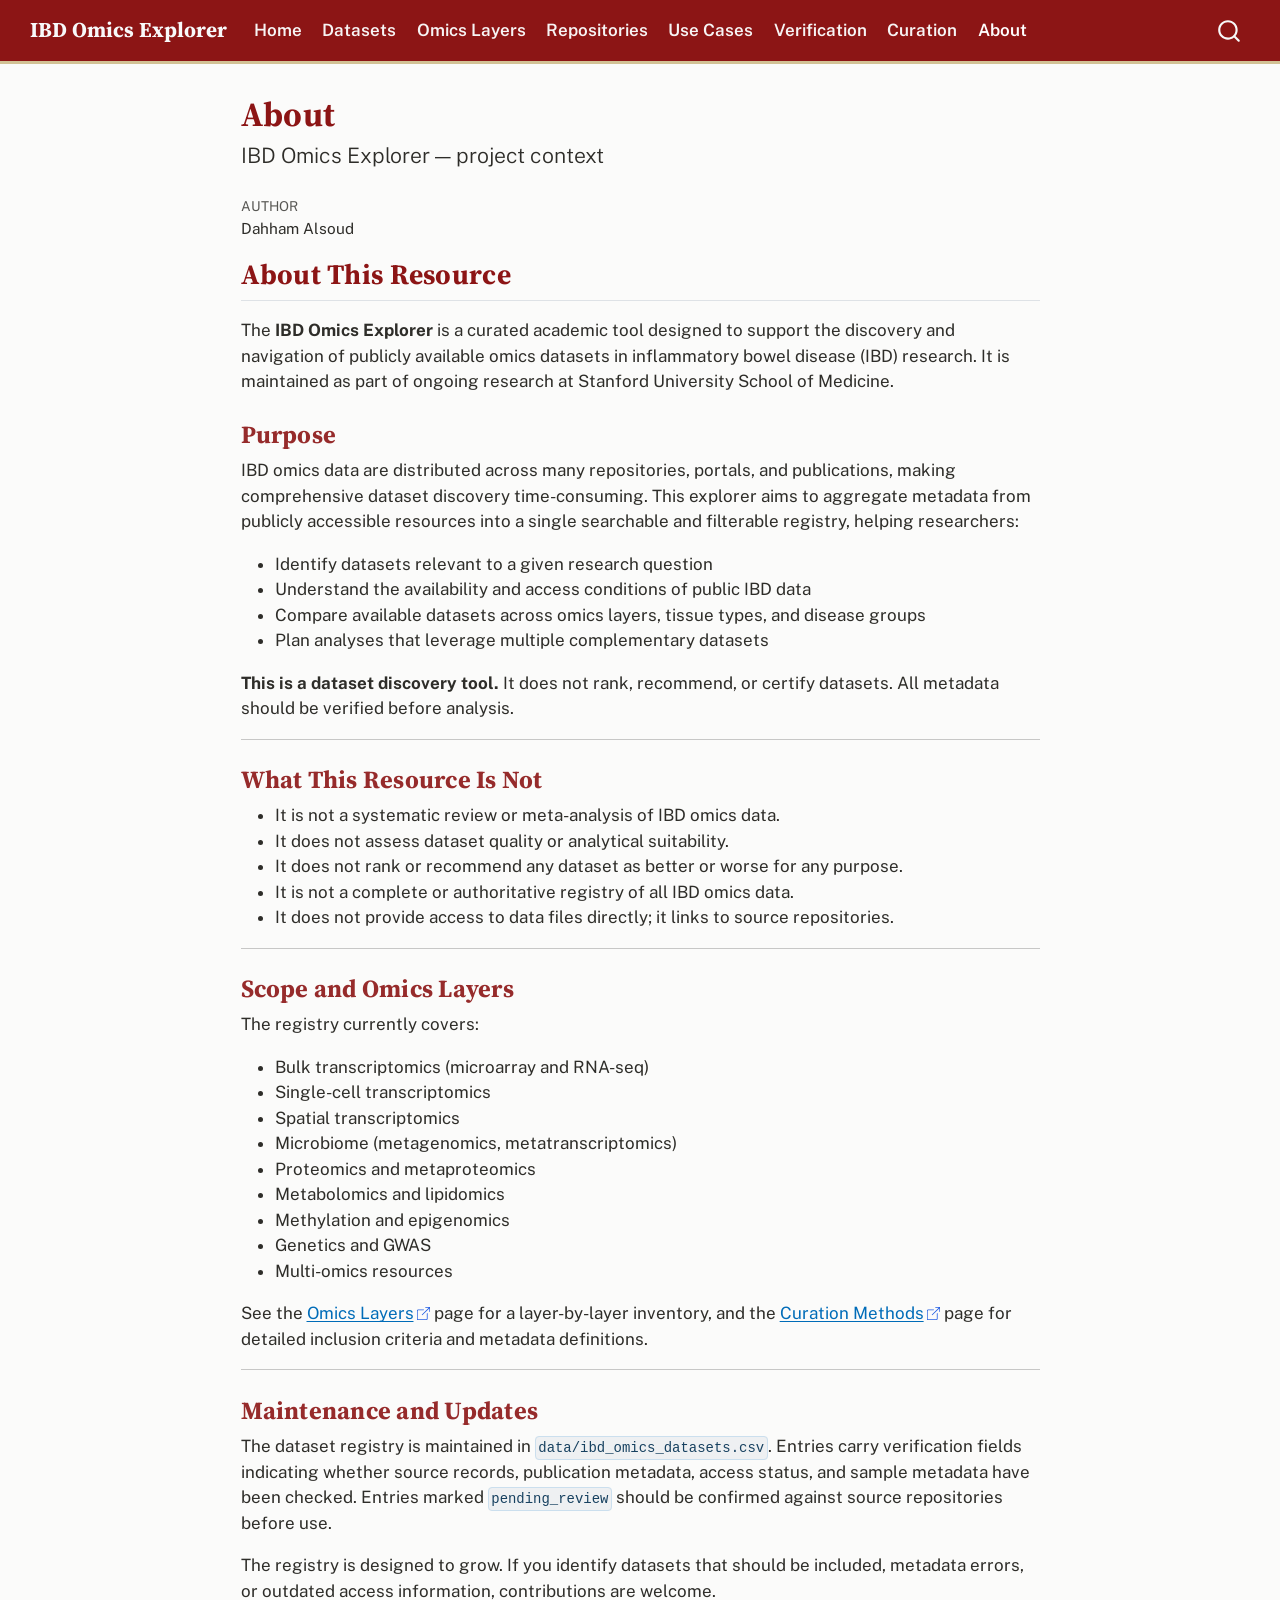
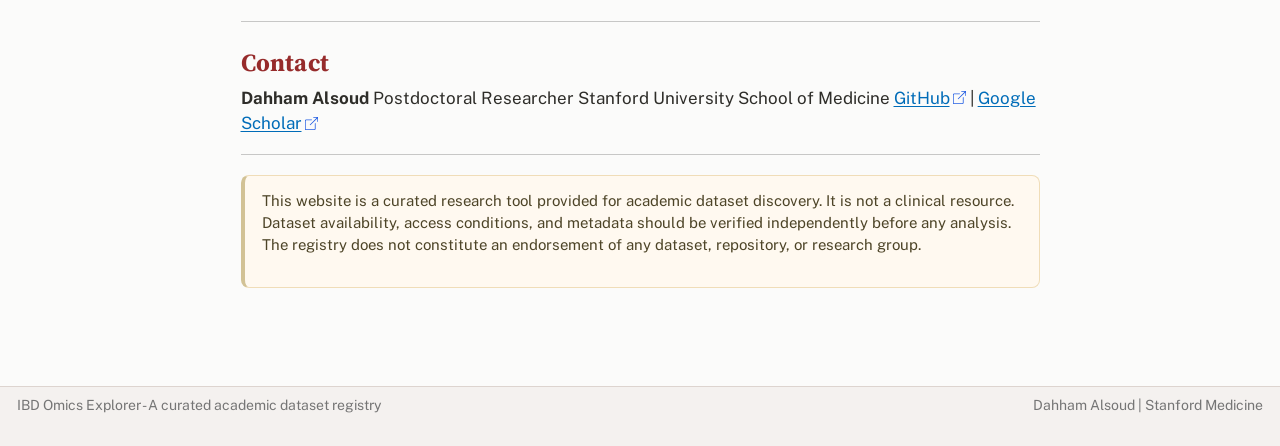
==== docs/about.html @ f79e7e9c "Expand registry with systematic discovery batch" ====
<!DOCTYPE html>
<html xmlns="http://www.w3.org/1999/xhtml" lang="en" xml:lang="en"><head>

<meta charset="utf-8">
<meta name="generator" content="quarto-1.9.36">

<meta name="viewport" content="width=device-width, initial-scale=1.0, user-scalable=yes">

<meta name="author" content="Dahham Alsoud">

<title>About – IBD Omics Explorer</title>
<style>
/* Default styles provided by pandoc.
** See https://pandoc.org/MANUAL.html#variables-for-html for config info.
*/
code{white-space: pre-wrap;}
span.smallcaps{font-variant: small-caps;}
div.columns{display: flex; gap: min(4vw, 1.5em);}
div.column{flex: auto; overflow-x: auto;}
div.hanging-indent{margin-left: 1.5em; text-indent: -1.5em;}
ul.task-list{list-style: none;}
ul.task-list li input[type="checkbox"] {
  width: 0.8em;
  margin: 0 0.8em 0.2em -1em; /* quarto-specific, see https://github.com/quarto-dev/quarto-cli/issues/4556 */ 
  vertical-align: middle;
}
</style>


<script src="site_libs/quarto-nav/quarto-nav.js"></script>
<script src="site_libs/quarto-nav/headroom.min.js"></script>
<script src="site_libs/clipboard/clipboard.min.js"></script>
<script src="site_libs/quarto-search/autocomplete.umd.js"></script>
<script src="site_libs/quarto-search/fuse.min.js"></script>
<script src="site_libs/quarto-search/quarto-search.js"></script>
<meta name="quarto:offset" content="./">
<script src="site_libs/quarto-html/quarto.js" type="module"></script>
<script src="site_libs/quarto-html/tabsets/tabsets.js" type="module"></script>
<script src="site_libs/quarto-html/popper.min.js"></script>
<script src="site_libs/quarto-html/tippy.umd.min.js"></script>
<script src="site_libs/quarto-html/anchor.min.js"></script>
<link href="site_libs/quarto-html/tippy.css" rel="stylesheet">
<link href="site_libs/quarto-html/quarto-syntax-highlighting-845c23b38eaddc0f92fda52bfe77a8c8.css" rel="stylesheet" id="quarto-text-highlighting-styles">
<script src="site_libs/bootstrap/bootstrap.min.js"></script>
<link href="site_libs/bootstrap/bootstrap-icons.css" rel="stylesheet">
<link href="site_libs/bootstrap/bootstrap-12b2063343efa455fa6c31bdd6356f0d.min.css" rel="stylesheet" append-hash="true" id="quarto-bootstrap" data-mode="light">
<script id="quarto-search-options" type="application/json">{
  "location": "navbar",
  "copy-button": false,
  "collapse-after": 3,
  "panel-placement": "end",
  "type": "overlay",
  "limit": 50,
  "keyboard-shortcut": [
    "f",
    "/",
    "s"
  ],
  "show-item-context": false,
  "language": {
    "search-no-results-text": "No results",
    "search-matching-documents-text": "matching documents",
    "search-copy-link-title": "Copy link to search",
    "search-hide-matches-text": "Hide additional matches",
    "search-more-match-text": "more match in this document",
    "search-more-matches-text": "more matches in this document",
    "search-clear-button-title": "Clear",
    "search-text-placeholder": "",
    "search-detached-cancel-button-title": "Cancel",
    "search-submit-button-title": "Submit",
    "search-label": "Search"
  }
}</script>
<style>html{ scroll-behavior: smooth; }</style>


<link rel="stylesheet" href="styles.css">
</head>

<body class="nav-fixed fullcontent quarto-light">

<div id="quarto-search-results"></div>
  <header id="quarto-header" class="headroom fixed-top">
    <nav class="navbar navbar-expand-lg " data-bs-theme="dark">
      <div class="navbar-container container-fluid">
      <div class="navbar-brand-container mx-auto">
    <a class="navbar-brand" href="./index.html">
    <span class="navbar-title">IBD Omics Explorer</span>
    </a>
  </div>
            <div id="quarto-search" class="" title="Search"></div>
          <button class="navbar-toggler" type="button" data-bs-toggle="collapse" data-bs-target="#navbarCollapse" aria-controls="navbarCollapse" role="menu" aria-expanded="false" aria-label="Toggle navigation" onclick="if (window.quartoToggleHeadroom) { window.quartoToggleHeadroom(); }">
  <span class="navbar-toggler-icon"></span>
</button>
          <div class="collapse navbar-collapse" id="navbarCollapse">
            <ul class="navbar-nav navbar-nav-scroll me-auto">
  <li class="nav-item">
    <a class="nav-link" href="./index.html"> 
<span class="menu-text">Home</span></a>
  </li>  
  <li class="nav-item">
    <a class="nav-link" href="./datasets.html"> 
<span class="menu-text">Datasets</span></a>
  </li>  
  <li class="nav-item">
    <a class="nav-link" href="./omics-layers.html"> 
<span class="menu-text">Omics Layers</span></a>
  </li>  
  <li class="nav-item">
    <a class="nav-link" href="./repositories.html"> 
<span class="menu-text">Repositories</span></a>
  </li>  
  <li class="nav-item">
    <a class="nav-link" href="./use-cases.html"> 
<span class="menu-text">Use Cases</span></a>
  </li>  
  <li class="nav-item">
    <a class="nav-link" href="./verification-queue.html"> 
<span class="menu-text">Verification</span></a>
  </li>  
  <li class="nav-item">
    <a class="nav-link" href="./curation-methods.html"> 
<span class="menu-text">Curation</span></a>
  </li>  
  <li class="nav-item">
    <a class="nav-link active" href="./about.html" aria-current="page"> 
<span class="menu-text">About</span></a>
  </li>  
</ul>
          </div> <!-- /navcollapse -->
            <div class="quarto-navbar-tools">
</div>
      </div> <!-- /container-fluid -->
    </nav>
</header>
<!-- content -->
<div id="quarto-content" class="quarto-container page-columns page-rows-contents page-layout-article page-navbar">
<!-- sidebar -->
<!-- margin-sidebar -->
    
<!-- main -->
<main class="content" id="quarto-document-content">

<header id="title-block-header" class="quarto-title-block default">
<div class="quarto-title">
<h1 class="title">About</h1>
<p class="subtitle lead">IBD Omics Explorer — project context</p>
</div>



<div class="quarto-title-meta">

    <div>
    <div class="quarto-title-meta-heading">Author</div>
    <div class="quarto-title-meta-contents">
             <p>Dahham Alsoud </p>
          </div>
  </div>
    
  
    
  </div>
  


</header>


<section id="about-this-resource" class="level2">
<h2 class="anchored" data-anchor-id="about-this-resource">About This Resource</h2>
<p>The <strong>IBD Omics Explorer</strong> is a curated academic tool designed to support the discovery and navigation of publicly available omics datasets in inflammatory bowel disease (IBD) research. It is maintained as part of ongoing research at Stanford University School of Medicine.</p>
<section id="purpose" class="level3">
<h3 class="anchored" data-anchor-id="purpose">Purpose</h3>
<p>IBD omics data are distributed across many repositories, portals, and publications, making comprehensive dataset discovery time-consuming. This explorer aims to aggregate metadata from publicly accessible resources into a single searchable and filterable registry, helping researchers:</p>
<ul>
<li>Identify datasets relevant to a given research question</li>
<li>Understand the availability and access conditions of public IBD data</li>
<li>Compare available datasets across omics layers, tissue types, and disease groups</li>
<li>Plan analyses that leverage multiple complementary datasets</li>
</ul>
<p><strong>This is a dataset discovery tool.</strong> It does not rank, recommend, or certify datasets. All metadata should be verified before analysis.</p>
<hr>
</section>
<section id="what-this-resource-is-not" class="level3">
<h3 class="anchored" data-anchor-id="what-this-resource-is-not">What This Resource Is Not</h3>
<ul>
<li>It is not a systematic review or meta-analysis of IBD omics data.</li>
<li>It does not assess dataset quality or analytical suitability.</li>
<li>It does not rank or recommend any dataset as better or worse for any purpose.</li>
<li>It is not a complete or authoritative registry of all IBD omics data.</li>
<li>It does not provide access to data files directly; it links to source repositories.</li>
</ul>
<hr>
</section>
<section id="scope-and-omics-layers" class="level3">
<h3 class="anchored" data-anchor-id="scope-and-omics-layers">Scope and Omics Layers</h3>
<p>The registry currently covers:</p>
<ul>
<li>Bulk transcriptomics (microarray and RNA-seq)</li>
<li>Single-cell transcriptomics</li>
<li>Spatial transcriptomics</li>
<li>Microbiome (metagenomics, metatranscriptomics)</li>
<li>Proteomics and metaproteomics</li>
<li>Metabolomics and lipidomics</li>
<li>Methylation and epigenomics</li>
<li>Genetics and GWAS</li>
<li>Multi-omics resources</li>
</ul>
<p>See the <a href="./omics-layers.html">Omics Layers</a> page for a layer-by-layer inventory, and the <a href="./curation-methods.html">Curation Methods</a> page for detailed inclusion criteria and metadata definitions.</p>
<hr>
</section>
<section id="maintenance-and-updates" class="level3">
<h3 class="anchored" data-anchor-id="maintenance-and-updates">Maintenance and Updates</h3>
<p>The dataset registry is maintained in <code>data/ibd_omics_datasets.csv</code>. Entries carry verification fields indicating whether source records, publication metadata, access status, and sample metadata have been checked. Entries marked <code>pending_review</code> should be confirmed against source repositories before use.</p>
<p>The registry is designed to grow. If you identify datasets that should be included, metadata errors, or outdated access information, contributions are welcome.</p>
<hr>
</section>
<section id="contact" class="level3">
<h3 class="anchored" data-anchor-id="contact">Contact</h3>
<p><strong>Dahham Alsoud</strong> Postdoctoral Researcher Stanford University School of Medicine <a href="https://github.com/dahhamalsoud">GitHub</a> | <a href="https://scholar.google.com/citations?user=L_Vs-00AAAAJ&amp;hl=en">Google Scholar</a></p>
<hr>
<div class="disclaimer">
<p>This website is a curated research tool provided for academic dataset discovery. It is not a clinical resource. Dataset availability, access conditions, and metadata should be verified independently before any analysis. The registry does not constitute an endorsement of any dataset, repository, or research group.</p>
</div>


</section>
</section>

</main> <!-- /main -->
<script src="site-tables.js?v=20260510-2"></script>
<script id="quarto-html-after-body" type="application/javascript">
  window.document.addEventListener("DOMContentLoaded", function (event) {
    const icon = "";
    const anchorJS = new window.AnchorJS();
    anchorJS.options = {
      placement: 'right',
      icon: icon
    };
    anchorJS.add('.anchored');
    const isCodeAnnotation = (el) => {
      for (const clz of el.classList) {
        if (clz.startsWith('code-annotation-')) {                     
          return true;
        }
      }
      return false;
    }
    const onCopySuccess = function(e) {
      // button target
      const button = e.trigger;
      // don't keep focus
      button.blur();
      // flash "checked"
      button.classList.add('code-copy-button-checked');
      var currentTitle = button.getAttribute("title");
      button.setAttribute("title", "Copied!");
      let tooltip;
      if (window.bootstrap) {
        button.setAttribute("data-bs-toggle", "tooltip");
        button.setAttribute("data-bs-placement", "left");
        button.setAttribute("data-bs-title", "Copied!");
        tooltip = new bootstrap.Tooltip(button, 
          { trigger: "manual", 
            customClass: "code-copy-button-tooltip",
            offset: [0, -8]});
        tooltip.show();    
      }
      setTimeout(function() {
        if (tooltip) {
          tooltip.hide();
          button.removeAttribute("data-bs-title");
          button.removeAttribute("data-bs-toggle");
          button.removeAttribute("data-bs-placement");
        }
        button.setAttribute("title", currentTitle);
        button.classList.remove('code-copy-button-checked');
      }, 1000);
      // clear code selection
      e.clearSelection();
    }
    const getTextToCopy = function(trigger) {
      const outerScaffold = trigger.parentElement.cloneNode(true);
      const codeEl = outerScaffold.querySelector('code');
      for (const childEl of codeEl.children) {
        if (isCodeAnnotation(childEl)) {
          childEl.remove();
        }
      }
      return codeEl.innerText;
    }
    const clipboard = new window.ClipboardJS('.code-copy-button:not([data-in-quarto-modal])', {
      text: getTextToCopy
    });
    clipboard.on('success', onCopySuccess);
    if (window.document.getElementById('quarto-embedded-source-code-modal')) {
      const clipboardModal = new window.ClipboardJS('.code-copy-button[data-in-quarto-modal]', {
        text: getTextToCopy,
        container: window.document.getElementById('quarto-embedded-source-code-modal')
      });
      clipboardModal.on('success', onCopySuccess);
    }
      var localhostRegex = new RegExp(/^(?:http|https):\/\/localhost\:?[0-9]*\//);
      var mailtoRegex = new RegExp(/^mailto:/);
        var filterRegex = new RegExp("https:\/\/dahhamalsoud\.github\.io\/ibd-omics-explorer");
      var isInternal = (href) => {
          return filterRegex.test(href) || localhostRegex.test(href) || mailtoRegex.test(href);
      }
      // Inspect non-navigation links and adorn them if external
     var links = window.document.querySelectorAll('a[href]:not(.nav-link):not(.navbar-brand):not(.toc-action):not(.sidebar-link):not(.sidebar-item-toggle):not(.pagination-link):not(.no-external):not([aria-hidden]):not(.dropdown-item):not(.quarto-navigation-tool):not(.about-link)');
      for (var i=0; i<links.length; i++) {
        const link = links[i];
        if (!isInternal(link.href)) {
          // undo the damage that might have been done by quarto-nav.js in the case of
          // links that we want to consider external
          if (link.dataset.originalHref !== undefined) {
            link.href = link.dataset.originalHref;
          }
            // target, if specified
            link.setAttribute("target", "_blank");
            if (link.getAttribute("rel") === null) {
              link.setAttribute("rel", "noopener");
            }
            // default icon
            link.classList.add("external");
        }
      }
    function tippyHover(el, contentFn, onTriggerFn, onUntriggerFn) {
      const config = {
        allowHTML: true,
        maxWidth: 500,
        delay: 100,
        arrow: false,
        appendTo: function(el) {
            return el.parentElement;
        },
        interactive: true,
        interactiveBorder: 10,
        theme: 'quarto',
        placement: 'bottom-start',
      };
      if (contentFn) {
        config.content = contentFn;
      }
      if (onTriggerFn) {
        config.onTrigger = onTriggerFn;
      }
      if (onUntriggerFn) {
        config.onUntrigger = onUntriggerFn;
      }
      window.tippy(el, config); 
    }
    const noterefs = window.document.querySelectorAll('a[role="doc-noteref"]');
    for (var i=0; i<noterefs.length; i++) {
      const ref = noterefs[i];
      tippyHover(ref, function() {
        // use id or data attribute instead here
        let href = ref.getAttribute('data-footnote-href') || ref.getAttribute('href');
        try { href = new URL(href).hash; } catch {}
        const id = href.replace(/^#\/?/, "");
        const note = window.document.getElementById(id);
        if (note) {
          return note.innerHTML;
        } else {
          return "";
        }
      });
    }
    const xrefs = window.document.querySelectorAll('a.quarto-xref');
    const processXRef = (id, note) => {
      // Strip column container classes
      const stripColumnClz = (el) => {
        el.classList.remove("page-full", "page-columns");
        if (el.children) {
          for (const child of el.children) {
            stripColumnClz(child);
          }
        }
      }
      stripColumnClz(note)
      if (id === null || id.startsWith('sec-')) {
        // Special case sections, only their first couple elements
        const container = document.createElement("div");
        if (note.children && note.children.length > 2) {
          container.appendChild(note.children[0].cloneNode(true));
          for (let i = 1; i < note.children.length; i++) {
            const child = note.children[i];
            if (child.tagName === "P" && child.innerText === "") {
              continue;
            } else {
              container.appendChild(child.cloneNode(true));
              break;
            }
          }
          if (window.Quarto?.typesetMath) {
            window.Quarto.typesetMath(container);
          }
          return container.innerHTML
        } else {
          if (window.Quarto?.typesetMath) {
            window.Quarto.typesetMath(note);
          }
          return note.innerHTML;
        }
      } else {
        // Remove any anchor links if they are present
        const anchorLink = note.querySelector('a.anchorjs-link');
        if (anchorLink) {
          anchorLink.remove();
        }
        if (window.Quarto?.typesetMath) {
          window.Quarto.typesetMath(note);
        }
        if (note.classList.contains("callout")) {
          return note.outerHTML;
        } else {
          return note.innerHTML;
        }
      }
    }
    for (var i=0; i<xrefs.length; i++) {
      const xref = xrefs[i];
      tippyHover(xref, undefined, function(instance) {
        instance.disable();
        let url = xref.getAttribute('href');
        let hash = undefined; 
        if (url.startsWith('#')) {
          hash = url;
        } else {
          try { hash = new URL(url).hash; } catch {}
        }
        if (hash) {
          const id = hash.replace(/^#\/?/, "");
          const note = window.document.getElementById(id);
          if (note !== null) {
            try {
              const html = processXRef(id, note.cloneNode(true));
              instance.setContent(html);
            } finally {
              instance.enable();
              instance.show();
            }
          } else {
            // See if we can fetch this
            fetch(url.split('#')[0])
            .then(res => res.text())
            .then(html => {
              const parser = new DOMParser();
              const htmlDoc = parser.parseFromString(html, "text/html");
              const note = htmlDoc.getElementById(id);
              if (note !== null) {
                const html = processXRef(id, note);
                instance.setContent(html);
              } 
            }).finally(() => {
              instance.enable();
              instance.show();
            });
          }
        } else {
          // See if we can fetch a full url (with no hash to target)
          // This is a special case and we should probably do some content thinning / targeting
          fetch(url)
          .then(res => res.text())
          .then(html => {
            const parser = new DOMParser();
            const htmlDoc = parser.parseFromString(html, "text/html");
            const note = htmlDoc.querySelector('main.content');
            if (note !== null) {
              // This should only happen for chapter cross references
              // (since there is no id in the URL)
              // remove the first header
              if (note.children.length > 0 && note.children[0].tagName === "HEADER") {
                note.children[0].remove();
              }
              const html = processXRef(null, note);
              instance.setContent(html);
            } 
          }).finally(() => {
            instance.enable();
            instance.show();
          });
        }
      }, function(instance) {
      });
    }
        let selectedAnnoteEl;
        const selectorForAnnotation = ( cell, annotation) => {
          let cellAttr = 'data-code-cell="' + cell + '"';
          let lineAttr = 'data-code-annotation="' +  annotation + '"';
          const selector = 'span[' + cellAttr + '][' + lineAttr + ']';
          return selector;
        }
        const selectCodeLines = (annoteEl) => {
          const doc = window.document;
          const targetCell = annoteEl.getAttribute("data-target-cell");
          const targetAnnotation = annoteEl.getAttribute("data-target-annotation");
          const annoteSpan = window.document.querySelector(selectorForAnnotation(targetCell, targetAnnotation));
          const lines = annoteSpan.getAttribute("data-code-lines").split(",");
          const lineIds = lines.map((line) => {
            return targetCell + "-" + line;
          })
          let top = null;
          let height = null;
          let parent = null;
          if (lineIds.length > 0) {
              //compute the position of the single el (top and bottom and make a div)
              const el = window.document.getElementById(lineIds[0]);
              top = el.offsetTop;
              height = el.offsetHeight;
              parent = el.parentElement.parentElement;
            if (lineIds.length > 1) {
              const lastEl = window.document.getElementById(lineIds[lineIds.length - 1]);
              const bottom = lastEl.offsetTop + lastEl.offsetHeight;
              height = bottom - top;
            }
            if (top !== null && height !== null && parent !== null) {
              // cook up a div (if necessary) and position it 
              let div = window.document.getElementById("code-annotation-line-highlight");
              if (div === null) {
                div = window.document.createElement("div");
                div.setAttribute("id", "code-annotation-line-highlight");
                div.style.position = 'absolute';
                parent.appendChild(div);
              }
              div.style.top = top - 2 + "px";
              div.style.height = height + 4 + "px";
              div.style.left = 0;
              let gutterDiv = window.document.getElementById("code-annotation-line-highlight-gutter");
              if (gutterDiv === null) {
                gutterDiv = window.document.createElement("div");
                gutterDiv.setAttribute("id", "code-annotation-line-highlight-gutter");
                gutterDiv.style.position = 'absolute';
                const codeCell = window.document.getElementById(targetCell);
                const gutter = codeCell.querySelector('.code-annotation-gutter');
                gutter.appendChild(gutterDiv);
              }
              gutterDiv.style.top = top - 2 + "px";
              gutterDiv.style.height = height + 4 + "px";
            }
            selectedAnnoteEl = annoteEl;
          }
        };
        const unselectCodeLines = () => {
          const elementsIds = ["code-annotation-line-highlight", "code-annotation-line-highlight-gutter"];
          elementsIds.forEach((elId) => {
            const div = window.document.getElementById(elId);
            if (div) {
              div.remove();
            }
          });
          selectedAnnoteEl = undefined;
        };
          // Handle positioning of the toggle
      window.addEventListener(
        "resize",
        throttle(() => {
          elRect = undefined;
          if (selectedAnnoteEl) {
            selectCodeLines(selectedAnnoteEl);
          }
        }, 10)
      );
      function throttle(fn, ms) {
      let throttle = false;
      let timer;
        return (...args) => {
          if(!throttle) { // first call gets through
              fn.apply(this, args);
              throttle = true;
          } else { // all the others get throttled
              if(timer) clearTimeout(timer); // cancel #2
              timer = setTimeout(() => {
                fn.apply(this, args);
                timer = throttle = false;
              }, ms);
          }
        };
      }
        // Attach click handler to the DT
        const annoteDls = window.document.querySelectorAll('dt[data-target-cell]');
        for (const annoteDlNode of annoteDls) {
          annoteDlNode.addEventListener('click', (event) => {
            const clickedEl = event.target;
            if (clickedEl !== selectedAnnoteEl) {
              unselectCodeLines();
              const activeEl = window.document.querySelector('dt[data-target-cell].code-annotation-active');
              if (activeEl) {
                activeEl.classList.remove('code-annotation-active');
              }
              selectCodeLines(clickedEl);
              clickedEl.classList.add('code-annotation-active');
            } else {
              // Unselect the line
              unselectCodeLines();
              clickedEl.classList.remove('code-annotation-active');
            }
          });
        }
    const findCites = (el) => {
      const parentEl = el.parentElement;
      if (parentEl) {
        const cites = parentEl.dataset.cites;
        if (cites) {
          return {
            el,
            cites: cites.split(' ')
          };
        } else {
          return findCites(el.parentElement)
        }
      } else {
        return undefined;
      }
    };
    var bibliorefs = window.document.querySelectorAll('a[role="doc-biblioref"]');
    for (var i=0; i<bibliorefs.length; i++) {
      const ref = bibliorefs[i];
      const citeInfo = findCites(ref);
      if (citeInfo) {
        tippyHover(citeInfo.el, function() {
          var popup = window.document.createElement('div');
          citeInfo.cites.forEach(function(cite) {
            var citeDiv = window.document.createElement('div');
            citeDiv.classList.add('hanging-indent');
            citeDiv.classList.add('csl-entry');
            var biblioDiv = window.document.getElementById('ref-' + cite);
            if (biblioDiv) {
              citeDiv.innerHTML = biblioDiv.innerHTML;
            }
            popup.appendChild(citeDiv);
          });
          return popup.innerHTML;
        });
      }
    }
  });
  </script>
</div> <!-- /content -->
<footer class="footer">
  <div class="nav-footer">
    <div class="nav-footer-left">
<p>IBD Omics Explorer - A curated academic dataset registry</p>
</div>   
    <div class="nav-footer-center">
      &nbsp;
    </div>
    <div class="nav-footer-right">
<p>Dahham Alsoud | Stanford Medicine</p>
</div>
  </div>
</footer>




<script src="site_libs/quarto-html/zenscroll-min.js"></script>
</body></html>
---- docs/site_libs/quarto-html/tippy.css ----
.tippy-box[data-animation=fade][data-state=hidden]{opacity:0}[data-tippy-root]{max-width:calc(100vw - 10px)}.tippy-box{position:relative;background-color:#333;color:#fff;border-radius:4px;font-size:14px;line-height:1.4;white-space:normal;outline:0;transition-property:transform,visibility,opacity}.tippy-box[data-placement^=top]>.tippy-arrow{bottom:0}.tippy-box[data-placement^=top]>.tippy-arrow:before{bottom:-7px;left:0;border-width:8px 8px 0;border-top-color:initial;transform-origin:center top}.tippy-box[data-placement^=bottom]>.tippy-arrow{top:0}.tippy-box[data-placement^=bottom]>.tippy-arrow:before{top:-7px;left:0;border-width:0 8px 8px;border-bottom-color:initial;transform-origin:center bottom}.tippy-box[data-placement^=left]>.tippy-arrow{right:0}.tippy-box[data-placement^=left]>.tippy-arrow:before{border-width:8px 0 8px 8px;border-left-color:initial;right:-7px;transform-origin:center left}.tippy-box[data-placement^=right]>.tippy-arrow{left:0}.tippy-box[data-placement^=right]>.tippy-arrow:before{left:-7px;border-width:8px 8px 8px 0;border-right-color:initial;transform-origin:center right}.tippy-box[data-inertia][data-state=visible]{transition-timing-function:cubic-bezier(.54,1.5,.38,1.11)}.tippy-arrow{width:16px;height:16px;color:#333}.tippy-arrow:before{content:"";position:absolute;border-color:transparent;border-style:solid}.tippy-content{position:relative;padding:5px 9px;z-index:1}
---- docs/site_libs/quarto-html/quarto-syntax-highlighting-845c23b38eaddc0f92fda52bfe77a8c8.css ----
/* quarto syntax highlight colors */
:root {
  --quarto-hl-ot-color: #003B4F;
  --quarto-hl-at-color: #657422;
  --quarto-hl-ss-color: #20794D;
  --quarto-hl-an-color: #5E5E5E;
  --quarto-hl-fu-color: #4758AB;
  --quarto-hl-st-color: #20794D;
  --quarto-hl-cf-color: #003B4F;
  --quarto-hl-op-color: #5E5E5E;
  --quarto-hl-er-color: #AD0000;
  --quarto-hl-bn-color: #AD0000;
  --quarto-hl-al-color: #AD0000;
  --quarto-hl-va-color: #111111;
  --quarto-hl-bu-color: inherit;
  --quarto-hl-ex-color: inherit;
  --quarto-hl-pp-color: #AD0000;
  --quarto-hl-in-color: #5E5E5E;
  --quarto-hl-vs-color: #20794D;
  --quarto-hl-wa-color: #5E5E5E;
  --quarto-hl-do-color: #5E5E5E;
  --quarto-hl-im-color: #00769E;
  --quarto-hl-ch-color: #20794D;
  --quarto-hl-dt-color: #AD0000;
  --quarto-hl-fl-color: #AD0000;
  --quarto-hl-co-color: #5E5E5E;
  --quarto-hl-cv-color: #5E5E5E;
  --quarto-hl-cn-color: #8f5902;
  --quarto-hl-sc-color: #5E5E5E;
  --quarto-hl-dv-color: #AD0000;
  --quarto-hl-kw-color: #003B4F;
}

/* other quarto variables */
:root {
  --quarto-font-monospace: SFMono-Regular, Menlo, Monaco, Consolas, "Liberation Mono", "Courier New", monospace;
}

/* syntax highlight based on Pandoc's rules */
pre > code.sourceCode > span {
  color: #003B4F;
}

code.sourceCode > span {
  color: #003B4F;
}

div.sourceCode,
div.sourceCode pre.sourceCode {
  color: #003B4F;
}

/* Normal */
code span {
  color: #003B4F;
}

/* Alert */
code span.al {
  color: #AD0000;
  font-style: inherit;
}

/* Annotation */
code span.an {
  color: #5E5E5E;
  font-style: inherit;
}

/* Attribute */
code span.at {
  color: #657422;
  font-style: inherit;
}

/* BaseN */
code span.bn {
  color: #AD0000;
  font-style: inherit;
}

/* BuiltIn */
code span.bu {
  font-style: inherit;
}

/* ControlFlow */
code span.cf {
  color: #003B4F;
  font-weight: bold;
  font-style: inherit;
}

/* Char */
code span.ch {
  color: #20794D;
  font-style: inherit;
}

/* Constant */
code span.cn {
  color: #8f5902;
  font-style: inherit;
}

/* Comment */
code span.co {
  color: #5E5E5E;
  font-style: inherit;
}

/* CommentVar */
code span.cv {
  color: #5E5E5E;
  font-style: italic;
}

/* Documentation */
code span.do {
  color: #5E5E5E;
  font-style: italic;
}

/* DataType */
code span.dt {
  color: #AD0000;
  font-style: inherit;
}

/* DecVal */
code span.dv {
  color: #AD0000;
  font-style: inherit;
}

/* Error */
code span.er {
  color: #AD0000;
  font-style: inherit;
}

/* Extension */
code span.ex {
  font-style: inherit;
}

/* Float */
code span.fl {
  color: #AD0000;
  font-style: inherit;
}

/* Function */
code span.fu {
  color: #4758AB;
  font-style: inherit;
}

/* Import */
code span.im {
  color: #00769E;
  font-style: inherit;
}

/* Information */
code span.in {
  color: #5E5E5E;
  font-style: inherit;
}

/* Keyword */
code span.kw {
  color: #003B4F;
  font-weight: bold;
  font-style: inherit;
}

/* Operator */
code span.op {
  color: #5E5E5E;
  font-style: inherit;
}

/* Other */
code span.ot {
  color: #003B4F;
  font-style: inherit;
}

/* Preprocessor */
code span.pp {
  color: #AD0000;
  font-style: inherit;
}

/* SpecialChar */
code span.sc {
  color: #5E5E5E;
  font-style: inherit;
}

/* SpecialString */
code span.ss {
  color: #20794D;
  font-style: inherit;
}

/* String */
code span.st {
  color: #20794D;
  font-style: inherit;
}

/* Variable */
code span.va {
  color: #111111;
  font-style: inherit;
}

/* VerbatimString */
code span.vs {
  color: #20794D;
  font-style: inherit;
}

/* Warning */
code span.wa {
  color: #5E5E5E;
  font-style: italic;
}

.prevent-inlining {
  content: "</";
}

/*# sourceMappingURL=ac89f0bb514bba72461919f78549e31c.css.map */
---- docs/styles.css ----
/* import fonts */
@import url('https://fonts.googleapis.com/css2?family=Public+Sans:wght@300;400;500;600;700&family=Source+Serif+4:opsz,wght@8..60,500;8..60,700&display=swap');

/* Stanford-like site palette */
:root {
  --brand-primary: #8c1515;
  --brand-hover: #b1040e;
  --brand-dark: #2e2d29;
  --brand-fog: #f4f4f4;
  --brand-sand: #d2c295;
  --brand-link: #006cb8;
  --brand-ice: #eef5fb;
}

html,
body {
  font-family: "Public Sans", sans-serif;
  color: var(--brand-dark);
  background:
    radial-gradient(circle at 20% -10%, #f7eaea 0%, rgba(247, 234, 234, 0) 40%),
    linear-gradient(180deg, #fffefe 0%, var(--brand-fog) 100%);
}

h1,
h2,
h3 {
  color: var(--brand-primary);
  font-family: "Source Serif 4", serif;
  font-weight: 700;
  letter-spacing: 0.01em;
}

h2 {
  margin-top: 1.8rem;
}

a {
  color: var(--brand-link);
  text-underline-offset: 2px;
}

a:hover {
  color: var(--brand-hover);
}

/* ── Navbar ── */
.navbar {
  background-color: var(--brand-primary) !important;
  border-bottom: 3px solid var(--brand-sand);
}

.navbar .navbar-title {
  font-weight: 700;
  font-family: "Source Serif 4", serif;
}

.navbar .nav-link {
  color: #f7f4f4 !important;
  font-weight: 600;
}

.navbar .nav-link.active,
.navbar .nav-link:hover {
  color: #ffffff !important;
}

/* ── Footer ── */
.page-footer,
.nav-footer {
  background: #f4f1ef;
  border-top: 1px solid #ddd4cf;
}

/* ── Hero / intro strip ── */
.hero-wrap {
  background: linear-gradient(110deg, #ffffff 0%, #f9f3f0 100%);
  border: 1px solid #eadfdf;
  border-left: 5px solid var(--brand-primary);
  border-radius: 14px;
  padding: 1.5rem 1.6rem;
  margin-bottom: 1.4rem;
  box-shadow: 0 10px 28px rgba(140, 21, 21, 0.08);
}

.hero-badge {
  display: inline-block;
  background: var(--brand-primary);
  color: #ffffff;
  font-size: 0.76rem;
  text-transform: uppercase;
  letter-spacing: 0.05em;
  font-weight: 700;
  padding: 0.27rem 0.55rem;
  border-radius: 999px;
}

.hero-wrap h1,
.hero-wrap h2 {
  margin-top: 0.75rem;
  margin-bottom: 0.35rem;
}

.hero-subtitle {
  font-size: 1.05rem;
  color: #4d4c48;
  margin-bottom: 0.5rem;
}

.hero-actions {
  display: flex;
  flex-wrap: wrap;
  gap: 0.65rem;
  margin-top: 1rem;
}

/* ── Buttons ── */
.btn-hero {
  display: inline-block;
  text-decoration: none !important;
  font-weight: 600;
  border-radius: 8px;
  padding: 0.5rem 0.9rem;
  font-size: 0.9rem;
  transition: transform 120ms ease, box-shadow 120ms ease;
}

.btn-hero:hover {
  transform: translateY(-1px);
  box-shadow: 0 7px 18px rgba(46, 45, 41, 0.12);
}

.btn-primary {
  background: var(--brand-primary);
  color: #ffffff !important;
  border: 1px solid var(--brand-primary);
}

.btn-primary:hover {
  color: #ffffff !important;
  background: var(--brand-hover);
  border-color: var(--brand-hover);
}

.btn-outline {
  background: #ffffff;
  color: var(--brand-primary) !important;
  border: 1px solid var(--brand-primary);
}

.btn-outline:hover {
  background: #f9f0f0;
  color: var(--brand-primary) !important;
}

/* ── Metric / stat cards ── */
.metrics-grid {
  display: grid;
  grid-template-columns: repeat(4, minmax(0, 1fr));
  gap: 0.8rem;
  margin: 1rem 0 0.5rem 0;
}

.metric-card {
  background: #ffffff;
  border: 1px solid #e9e1e1;
  border-radius: 12px;
  padding: 0.9rem;
  text-align: center;
  box-shadow: 0 6px 20px rgba(46, 45, 41, 0.06);
}

.metric-value {
  font-family: "Source Serif 4", serif;
  font-weight: 700;
  color: var(--brand-primary);
  font-size: 2rem;
  line-height: 1;
}

.metric-label {
  font-size: 0.85rem;
  margin-top: 0.25rem;
  color: #4d4c48;
}

.metrics-note {
  font-size: 0.83rem;
  color: #5d5c57;
  margin-bottom: 0.9rem;
}

/* ── Feature cards grid ── */
.feature-grid {
  display: grid;
  grid-template-columns: repeat(2, minmax(0, 1fr));
  gap: 1rem;
  margin: 1.2rem 0;
}

.feature-card {
  background: #ffffff;
  border: 1px solid #e6e0e0;
  border-top: 4px solid var(--brand-primary);
  border-radius: 12px;
  padding: 1rem 1.1rem;
  box-shadow: 0 8px 24px rgba(46, 45, 41, 0.07);
  text-decoration: none !important;
  color: inherit !important;
  display: block;
  transition: transform 120ms ease, box-shadow 120ms ease;
}

.feature-card:hover {
  transform: translateY(-2px);
  box-shadow: 0 12px 32px rgba(140, 21, 21, 0.1);
  text-decoration: none !important;
}

.feature-card h3 {
  margin-top: 0.1rem;
  margin-bottom: 0.4rem;
  font-size: 1rem;
}

.feature-card p {
  font-size: 0.88rem;
  color: #4d4c48;
  margin: 0;
}

.feature-icon {
  font-size: 1.4rem;
  margin-bottom: 0.4rem;
  display: block;
}

/* ── Page intro box ── */
.page-intro {
  background: #ffffff;
  border: 1px solid #e8e8e8;
  border-left: 4px solid var(--brand-primary);
  border-radius: 10px;
  padding: 0.9rem 1rem;
  margin: 0.2rem 0 1.2rem 0;
  font-size: 0.95rem;
}

/* ── Omics layer cards ── */
.omics-grid {
  display: grid;
  grid-template-columns: repeat(2, minmax(0, 1fr));
  gap: 1rem;
  margin: 1rem 0;
}

.omics-card {
  background: #ffffff;
  border: 1px solid #e6e0e0;
  border-left: 5px solid var(--brand-primary);
  border-radius: 10px;
  padding: 0.9rem 1rem;
  box-shadow: 0 6px 18px rgba(46, 45, 41, 0.05);
}

.omics-card h3 {
  margin-top: 0;
  margin-bottom: 0.35rem;
  font-size: 1rem;
}

.omics-card .omics-meta {
  font-size: 0.82rem;
  color: #5d5c57;
  margin-bottom: 0.4rem;
}

.omics-card p {
  font-size: 0.88rem;
  margin: 0.3rem 0 0 0;
}

/* ── Repository table ── */
.repo-table {
  width: 100%;
  border-collapse: collapse;
  font-size: 0.9rem;
  margin: 1rem 0;
}

.repo-table th {
  background: var(--brand-primary);
  color: #ffffff;
  padding: 0.55rem 0.75rem;
  text-align: left;
  font-weight: 600;
  font-family: "Public Sans", sans-serif;
}

.repo-table td {
  padding: 0.5rem 0.75rem;
  border-bottom: 1px solid #ece8e8;
  vertical-align: top;
}

.repo-table tr:nth-child(even) td {
  background: #faf7f7;
}

.repo-table tr:hover td {
  background: #f5efef;
}

/* ── Use-case section headers ── */
.use-case-section {
  background: #ffffff;
  border: 1px solid #ece8e8;
  border-radius: 10px;
  padding: 0.85rem 1rem 0.6rem 1rem;
  margin-bottom: 1.2rem;
  box-shadow: 0 4px 14px rgba(46, 45, 41, 0.04);
}

.use-case-section h3 {
  margin-top: 0;
  margin-bottom: 0.3rem;
  font-size: 1rem;
}

.use-case-section .uc-note {
  font-size: 0.82rem;
  color: #5d5c57;
  margin-bottom: 0.6rem;
  font-style: italic;
}

/* ── Status badges ── */
.badge-access {
  display: inline-block;
  font-size: 0.74rem;
  font-weight: 600;
  padding: 0.18rem 0.5rem;
  border-radius: 999px;
  letter-spacing: 0.02em;
}

.badge-public-raw    { background: #d4edda; color: #155724; }
.badge-public-proc   { background: #d1ecf1; color: #0c5460; }
.badge-portal        { background: #dae3f3; color: #1a3a6b; }
.badge-controlled    { background: #fff3cd; color: #856404; }
.badge-pub-only      { background: #f8d7da; color: #721c24; }
.badge-unclear       { background: #e2e3e5; color: #383d41; }

/* ── Disclaimer callout ── */
.disclaimer {
  background: #fff9f0;
  border: 1px solid #f0ddb8;
  border-left: 4px solid var(--brand-sand);
  border-radius: 10px;
  padding: 0.8rem 1rem;
  font-size: 0.88rem;
  color: #4d4427;
  margin: 1.2rem 0;
}

/* ── DataTables overrides ── */
.dataTables_wrapper {
  font-size: 0.86rem;
}

.dataTables_wrapper .dataTables_filter input {
  border: 1px solid #d9d2d2;
  border-radius: 6px;
  padding: 0.3rem 0.55rem;
}

.dataTables_wrapper .dataTables_length select {
  border: 1px solid #d9d2d2;
  border-radius: 6px;
  padding: 0.25rem 0.45rem;
}

table.dataTable thead th {
  background: #f0eaea;
  color: var(--brand-dark);
  font-weight: 600;
  border-bottom: 2px solid #d9d2d2;
}

table.dataTable tbody tr:hover {
  background: #faf5f5 !important;
}

/* ── OJS table overrides ── */
.ojs-table-container {
  overflow-x: auto;
  margin: 0.5rem 0;
}

/* ── Quarto callout accent ── */
.callout-note {
  border-left-color: var(--brand-primary) !important;
}

/* ── Inline code ── */
code {
  background: var(--brand-ice);
  color: #174160;
  border: 1px solid #cbdfee;
  font-size: 0.82em;
  padding: 0.1rem 0.35rem;
  border-radius: 4px;
}

/* ── Responsive ── */
@media (max-width: 900px) {
  .metrics-grid {
    grid-template-columns: repeat(2, 1fr);
  }

  .feature-grid {
    grid-template-columns: 1fr;
  }

  .omics-grid {
    grid-template-columns: 1fr;
  }
}

@media (max-width: 576px) {
  .metrics-grid {
    grid-template-columns: 1fr 1fr;
  }
}

/* Refinements added after interactive audit */
body {
  background: #fbfbfa;
}

.hero-wrap,
.metric-card,
.feature-card,
.page-intro,
.omics-card,
.use-case-section,
.disclaimer {
  border-radius: 8px;
}

.hero-wrap {
  background: #ffffff;
}

.filter-panel {
  display: grid;
  grid-template-columns: minmax(14rem, 2fr) repeat(3, minmax(10rem, 1fr));
  gap: 0.65rem;
  align-items: end;
  background: #ffffff;
  border: 1px solid #e4dfdc;
  border-radius: 8px;
  padding: 0.8rem;
  margin: 0.7rem 0;
}

.filter-panel label {
  display: grid;
  gap: 0.25rem;
  font-size: 0.78rem;
  font-weight: 700;
  color: #504f4b;
}

.filter-panel input,
.filter-panel select {
  min-width: 0;
  border: 1px solid #cfc7c4;
  border-radius: 6px;
  padding: 0.42rem 0.5rem;
  font: inherit;
  background: #ffffff;
}

.registry-table {
  width: 100%;
  border-collapse: collapse;
  font-size: 0.82rem;
  margin: 0.55rem 0 1rem 0;
}

.registry-table th {
  background: #f1ece9;
  color: #2e2d29;
  border-bottom: 2px solid #d6cdc8;
  padding: 0.48rem 0.55rem;
  text-align: left;
}

.registry-table td {
  border-bottom: 1px solid #ece8e5;
  padding: 0.45rem 0.55rem;
  vertical-align: top;
}

.registry-table tr:nth-child(even) td {
  background: #fcfafa;
}

.table-note {
  font-size: 0.8rem;
  color: #5d5c57;
  margin: 0.35rem 0 0.7rem 0;
}

@media (max-width: 900px) {
  .filter-panel {
    grid-template-columns: 1fr 1fr;
  }
}

@media (max-width: 576px) {
  .filter-panel {
    grid-template-columns: 1fr;
  }
}
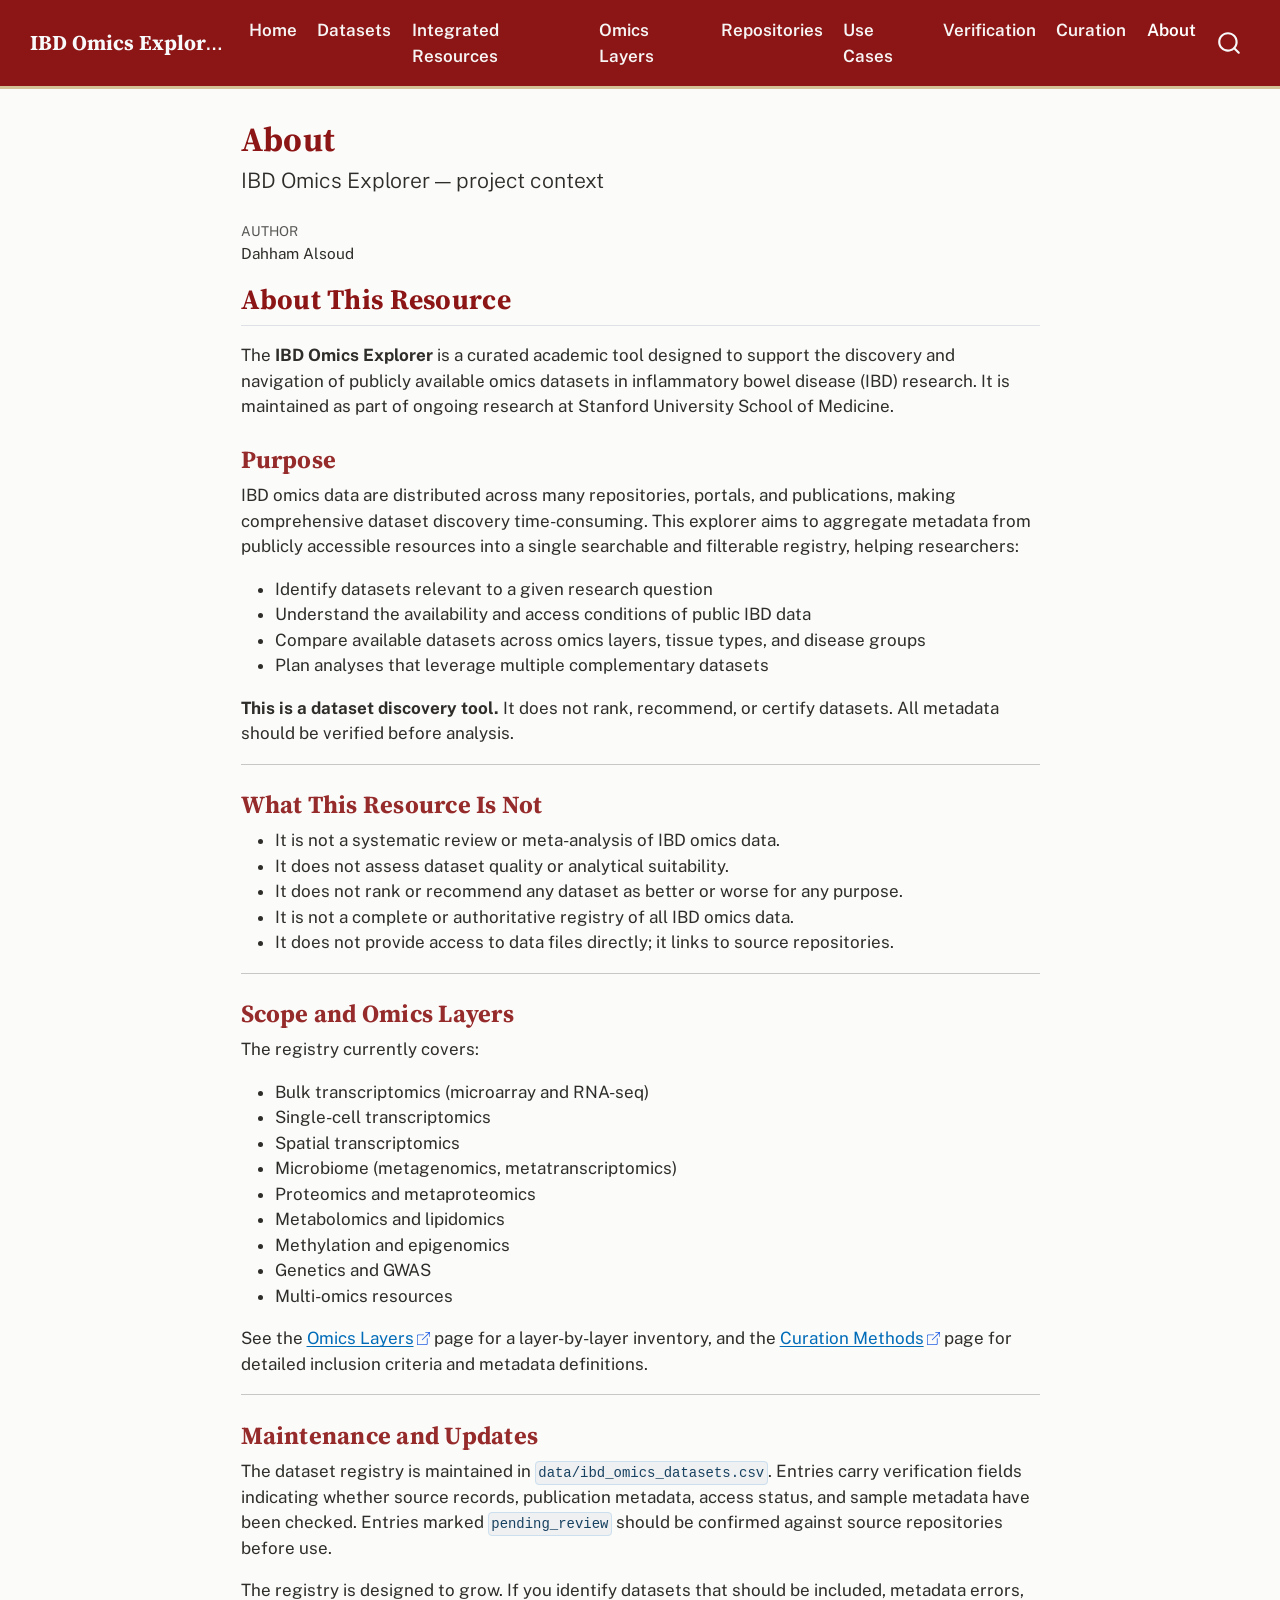
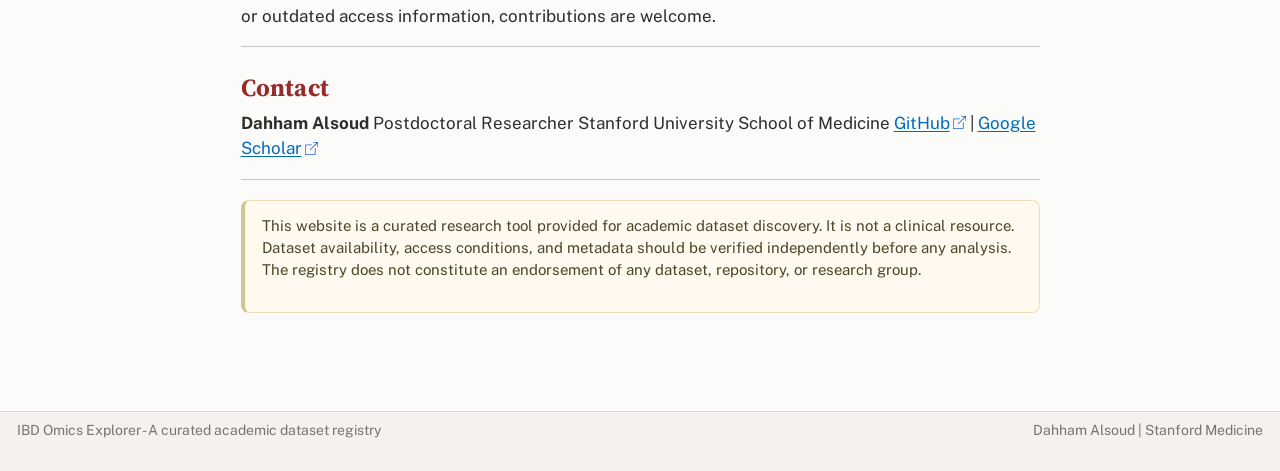
==== commit 194461d1: "Separate integrated resources from primary datasets" ====
--- a/docs/about.html
+++ b/docs/about.html
@@ -21,7 +21,7 @@
 ul.task-list{list-style: none;}
 ul.task-list li input[type="checkbox"] {
   width: 0.8em;
-  margin: 0 0.8em 0.2em -1em; /* quarto-specific, see https://github.com/quarto-dev/quarto-cli/issues/4556 */ 
+  margin: 0 0.8em 0.2em -1em; /* quarto-specific, see https://github.com/quarto-dev/quarto-cli/issues/4556 */
   vertical-align: middle;
 }
 </style>
@@ -95,37 +95,41 @@
           <div class="collapse navbar-collapse" id="navbarCollapse">
             <ul class="navbar-nav navbar-nav-scroll me-auto">
   <li class="nav-item">
-    <a class="nav-link" href="./index.html"> 
+    <a class="nav-link" href="./index.html">
 <span class="menu-text">Home</span></a>
-  </li>  
-  <li class="nav-item">
-    <a class="nav-link" href="./datasets.html"> 
+  </li>
+  <li class="nav-item">
+    <a class="nav-link" href="./datasets.html">
 <span class="menu-text">Datasets</span></a>
-  </li>  
-  <li class="nav-item">
-    <a class="nav-link" href="./omics-layers.html"> 
+  </li>
+  <li class="nav-item">
+    <a class="nav-link" href="./integrated-resources.html">
+<span class="menu-text">Integrated Resources</span></a>
+  </li>
+  <li class="nav-item">
+    <a class="nav-link" href="./omics-layers.html">
 <span class="menu-text">Omics Layers</span></a>
-  </li>  
-  <li class="nav-item">
-    <a class="nav-link" href="./repositories.html"> 
+  </li>
+  <li class="nav-item">
+    <a class="nav-link" href="./repositories.html">
 <span class="menu-text">Repositories</span></a>
-  </li>  
-  <li class="nav-item">
-    <a class="nav-link" href="./use-cases.html"> 
+  </li>
+  <li class="nav-item">
+    <a class="nav-link" href="./use-cases.html">
 <span class="menu-text">Use Cases</span></a>
-  </li>  
-  <li class="nav-item">
-    <a class="nav-link" href="./verification-queue.html"> 
+  </li>
+  <li class="nav-item">
+    <a class="nav-link" href="./verification-queue.html">
 <span class="menu-text">Verification</span></a>
-  </li>  
-  <li class="nav-item">
-    <a class="nav-link" href="./curation-methods.html"> 
+  </li>
+  <li class="nav-item">
+    <a class="nav-link" href="./curation-methods.html">
 <span class="menu-text">Curation</span></a>
-  </li>  
-  <li class="nav-item">
-    <a class="nav-link active" href="./about.html" aria-current="page"> 
+  </li>
+  <li class="nav-item">
+    <a class="nav-link active" href="./about.html" aria-current="page">
 <span class="menu-text">About</span></a>
-  </li>  
+  </li>
 </ul>
           </div> <!-- /navcollapse -->
             <div class="quarto-navbar-tools">
@@ -137,7 +141,7 @@
 <div id="quarto-content" class="quarto-container page-columns page-rows-contents page-layout-article page-navbar">
 <!-- sidebar -->
 <!-- margin-sidebar -->
-    
+
 <!-- main -->
 <main class="content" id="quarto-document-content">
 
@@ -157,11 +161,11 @@
              <p>Dahham Alsoud </p>
           </div>
   </div>
-    
-  
-    
+
+
+
   </div>
-  
+
 
 
 </header>
@@ -229,7 +233,7 @@
 </section>
 
 </main> <!-- /main -->
-<script src="site-tables.js?v=20260510-2"></script>
+<script src="site-tables.js?v=20260510-4"></script>
 <script id="quarto-html-after-body" type="application/javascript">
   window.document.addEventListener("DOMContentLoaded", function (event) {
     const icon = "";
@@ -241,7 +245,7 @@
     anchorJS.add('.anchored');
     const isCodeAnnotation = (el) => {
       for (const clz of el.classList) {
-        if (clz.startsWith('code-annotation-')) {                     
+        if (clz.startsWith('code-annotation-')) {
           return true;
         }
       }
@@ -261,11 +265,11 @@
         button.setAttribute("data-bs-toggle", "tooltip");
         button.setAttribute("data-bs-placement", "left");
         button.setAttribute("data-bs-title", "Copied!");
-        tooltip = new bootstrap.Tooltip(button, 
-          { trigger: "manual", 
+        tooltip = new bootstrap.Tooltip(button,
+          { trigger: "manual",
             customClass: "code-copy-button-tooltip",
             offset: [0, -8]});
-        tooltip.show();    
+        tooltip.show();
       }
       setTimeout(function() {
         if (tooltip) {
@@ -349,7 +353,7 @@
       if (onUntriggerFn) {
         config.onUntrigger = onUntriggerFn;
       }
-      window.tippy(el, config); 
+      window.tippy(el, config);
     }
     const noterefs = window.document.querySelectorAll('a[role="doc-noteref"]');
     for (var i=0; i<noterefs.length; i++) {
@@ -424,7 +428,7 @@
       tippyHover(xref, undefined, function(instance) {
         instance.disable();
         let url = xref.getAttribute('href');
-        let hash = undefined; 
+        let hash = undefined;
         if (url.startsWith('#')) {
           hash = url;
         } else {
@@ -452,7 +456,7 @@
               if (note !== null) {
                 const html = processXRef(id, note);
                 instance.setContent(html);
-              } 
+              }
             }).finally(() => {
               instance.enable();
               instance.show();
@@ -476,7 +480,7 @@
               }
               const html = processXRef(null, note);
               instance.setContent(html);
-            } 
+            }
           }).finally(() => {
             instance.enable();
             instance.show();
@@ -516,7 +520,7 @@
               height = bottom - top;
             }
             if (top !== null && height !== null && parent !== null) {
-              // cook up a div (if necessary) and position it 
+              // cook up a div (if necessary) and position it
               let div = window.document.getElementById("code-annotation-line-highlight");
               if (div === null) {
                 div = window.document.createElement("div");
@@ -642,7 +646,7 @@
   <div class="nav-footer">
     <div class="nav-footer-left">
 <p>IBD Omics Explorer - A curated academic dataset registry</p>
-</div>   
+</div>
     <div class="nav-footer-center">
       &nbsp;
     </div>
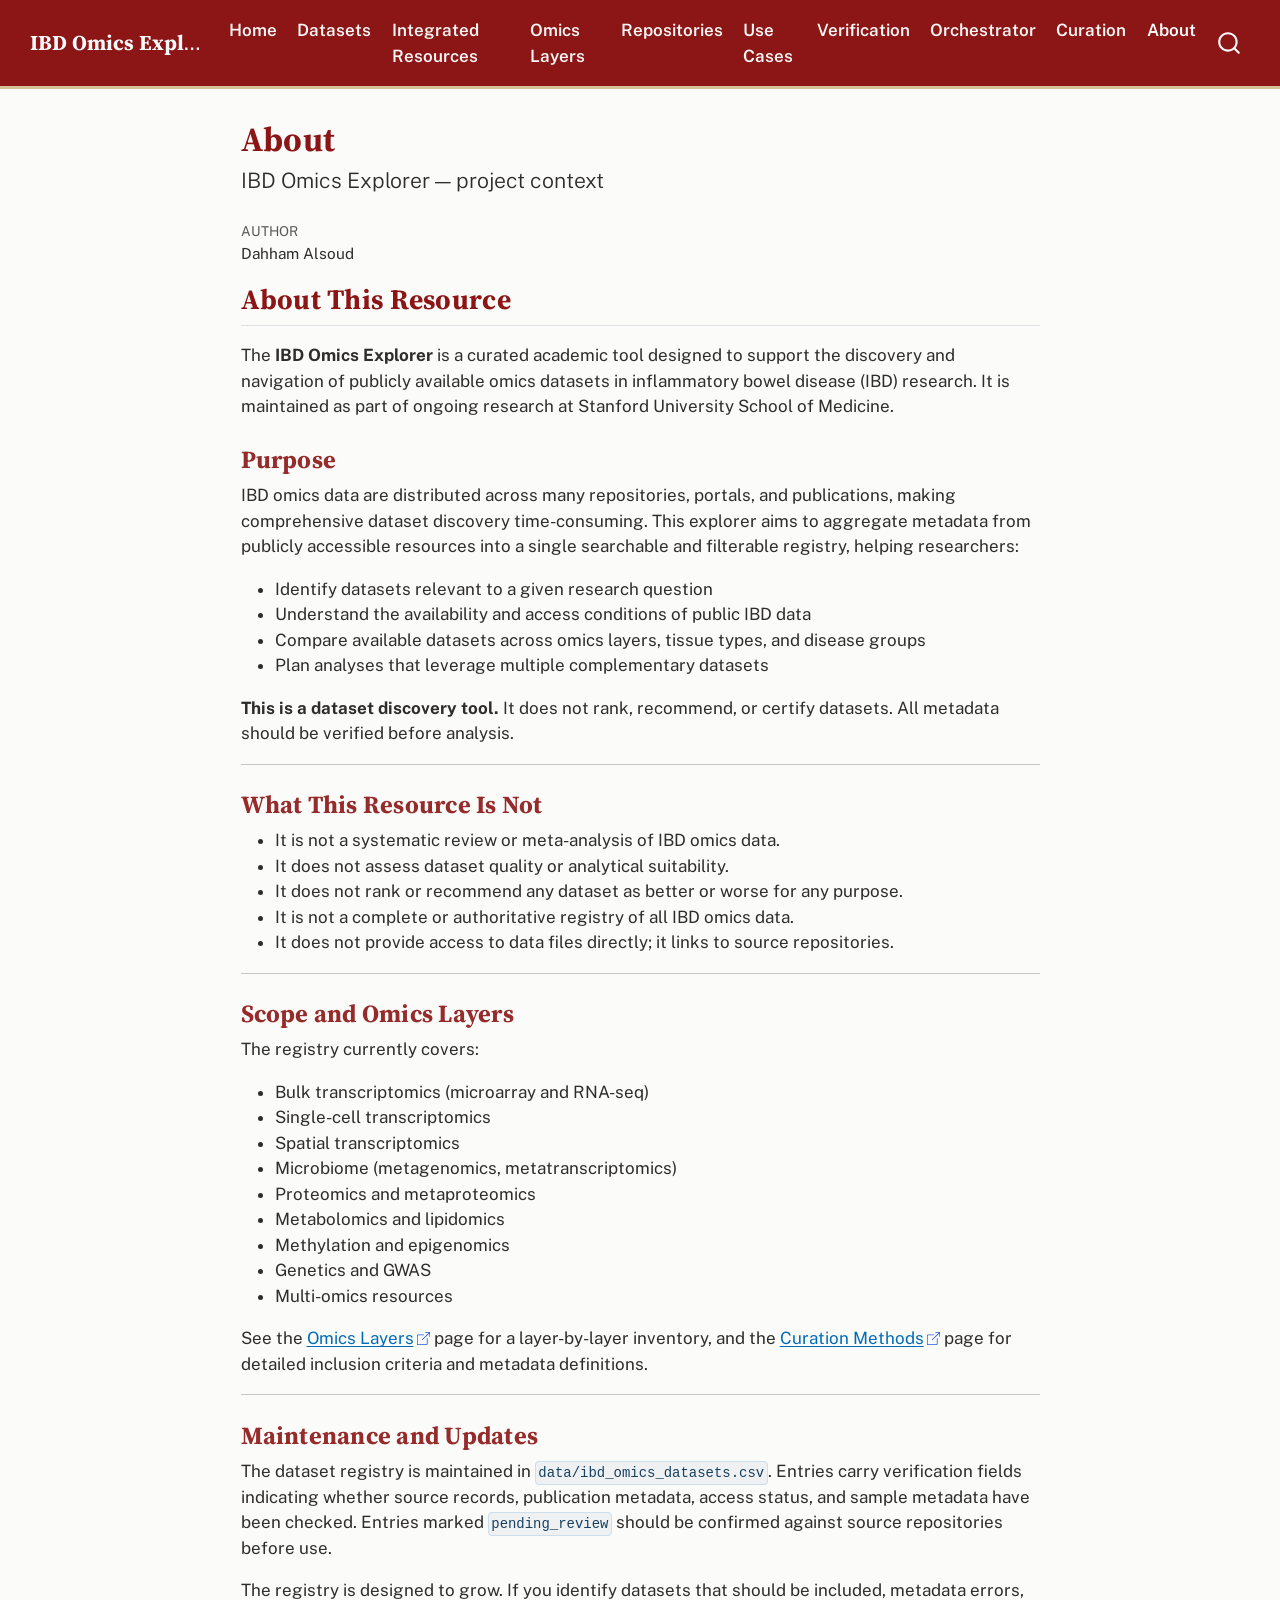
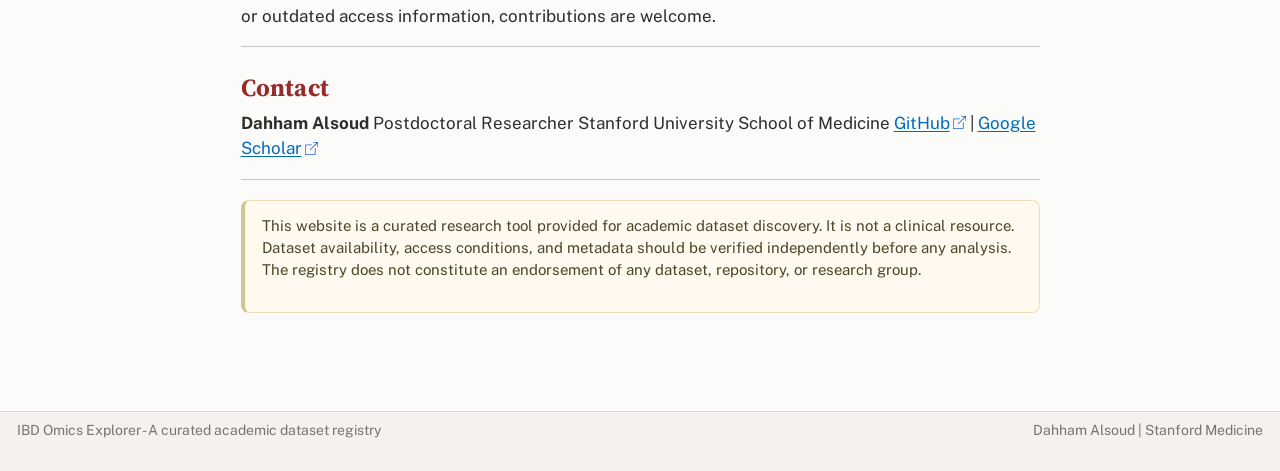
==== commit 6ef3d034: "Promote single-cell datasets and add orchestrator" ====
--- a/docs/about.html
+++ b/docs/about.html
@@ -21,7 +21,7 @@
 ul.task-list{list-style: none;}
 ul.task-list li input[type="checkbox"] {
   width: 0.8em;
-  margin: 0 0.8em 0.2em -1em; /* quarto-specific, see https://github.com/quarto-dev/quarto-cli/issues/4556 */
+  margin: 0 0.8em 0.2em -1em; /* quarto-specific, see https://github.com/quarto-dev/quarto-cli/issues/4556 */ 
   vertical-align: middle;
 }
 </style>
@@ -95,41 +95,45 @@
           <div class="collapse navbar-collapse" id="navbarCollapse">
             <ul class="navbar-nav navbar-nav-scroll me-auto">
   <li class="nav-item">
-    <a class="nav-link" href="./index.html">
+    <a class="nav-link" href="./index.html"> 
 <span class="menu-text">Home</span></a>
-  </li>
-  <li class="nav-item">
-    <a class="nav-link" href="./datasets.html">
+  </li>  
+  <li class="nav-item">
+    <a class="nav-link" href="./datasets.html"> 
 <span class="menu-text">Datasets</span></a>
-  </li>
-  <li class="nav-item">
-    <a class="nav-link" href="./integrated-resources.html">
+  </li>  
+  <li class="nav-item">
+    <a class="nav-link" href="./integrated-resources.html"> 
 <span class="menu-text">Integrated Resources</span></a>
-  </li>
-  <li class="nav-item">
-    <a class="nav-link" href="./omics-layers.html">
+  </li>  
+  <li class="nav-item">
+    <a class="nav-link" href="./omics-layers.html"> 
 <span class="menu-text">Omics Layers</span></a>
-  </li>
-  <li class="nav-item">
-    <a class="nav-link" href="./repositories.html">
+  </li>  
+  <li class="nav-item">
+    <a class="nav-link" href="./repositories.html"> 
 <span class="menu-text">Repositories</span></a>
-  </li>
-  <li class="nav-item">
-    <a class="nav-link" href="./use-cases.html">
+  </li>  
+  <li class="nav-item">
+    <a class="nav-link" href="./use-cases.html"> 
 <span class="menu-text">Use Cases</span></a>
-  </li>
-  <li class="nav-item">
-    <a class="nav-link" href="./verification-queue.html">
+  </li>  
+  <li class="nav-item">
+    <a class="nav-link" href="./verification-queue.html"> 
 <span class="menu-text">Verification</span></a>
-  </li>
-  <li class="nav-item">
-    <a class="nav-link" href="./curation-methods.html">
+  </li>  
+  <li class="nav-item">
+    <a class="nav-link" href="./orchestrator.html"> 
+<span class="menu-text">Orchestrator</span></a>
+  </li>  
+  <li class="nav-item">
+    <a class="nav-link" href="./curation-methods.html"> 
 <span class="menu-text">Curation</span></a>
-  </li>
-  <li class="nav-item">
-    <a class="nav-link active" href="./about.html" aria-current="page">
+  </li>  
+  <li class="nav-item">
+    <a class="nav-link active" href="./about.html" aria-current="page"> 
 <span class="menu-text">About</span></a>
-  </li>
+  </li>  
 </ul>
           </div> <!-- /navcollapse -->
             <div class="quarto-navbar-tools">
@@ -141,7 +145,7 @@
 <div id="quarto-content" class="quarto-container page-columns page-rows-contents page-layout-article page-navbar">
 <!-- sidebar -->
 <!-- margin-sidebar -->
-
+    
 <!-- main -->
 <main class="content" id="quarto-document-content">
 
@@ -161,11 +165,11 @@
              <p>Dahham Alsoud </p>
           </div>
   </div>
-
-
-
+    
+  
+    
   </div>
-
+  
 
 
 </header>
@@ -233,7 +237,7 @@
 </section>
 
 </main> <!-- /main -->
-<script src="site-tables.js?v=20260510-4"></script>
+<script src="site-tables.js?v=20260510-6"></script>
 <script id="quarto-html-after-body" type="application/javascript">
   window.document.addEventListener("DOMContentLoaded", function (event) {
     const icon = "";
@@ -245,7 +249,7 @@
     anchorJS.add('.anchored');
     const isCodeAnnotation = (el) => {
       for (const clz of el.classList) {
-        if (clz.startsWith('code-annotation-')) {
+        if (clz.startsWith('code-annotation-')) {                     
           return true;
         }
       }
@@ -265,11 +269,11 @@
         button.setAttribute("data-bs-toggle", "tooltip");
         button.setAttribute("data-bs-placement", "left");
         button.setAttribute("data-bs-title", "Copied!");
-        tooltip = new bootstrap.Tooltip(button,
-          { trigger: "manual",
+        tooltip = new bootstrap.Tooltip(button, 
+          { trigger: "manual", 
             customClass: "code-copy-button-tooltip",
             offset: [0, -8]});
-        tooltip.show();
+        tooltip.show();    
       }
       setTimeout(function() {
         if (tooltip) {
@@ -353,7 +357,7 @@
       if (onUntriggerFn) {
         config.onUntrigger = onUntriggerFn;
       }
-      window.tippy(el, config);
+      window.tippy(el, config); 
     }
     const noterefs = window.document.querySelectorAll('a[role="doc-noteref"]');
     for (var i=0; i<noterefs.length; i++) {
@@ -428,7 +432,7 @@
       tippyHover(xref, undefined, function(instance) {
         instance.disable();
         let url = xref.getAttribute('href');
-        let hash = undefined;
+        let hash = undefined; 
         if (url.startsWith('#')) {
           hash = url;
         } else {
@@ -456,7 +460,7 @@
               if (note !== null) {
                 const html = processXRef(id, note);
                 instance.setContent(html);
-              }
+              } 
             }).finally(() => {
               instance.enable();
               instance.show();
@@ -480,7 +484,7 @@
               }
               const html = processXRef(null, note);
               instance.setContent(html);
-            }
+            } 
           }).finally(() => {
             instance.enable();
             instance.show();
@@ -520,7 +524,7 @@
               height = bottom - top;
             }
             if (top !== null && height !== null && parent !== null) {
-              // cook up a div (if necessary) and position it
+              // cook up a div (if necessary) and position it 
               let div = window.document.getElementById("code-annotation-line-highlight");
               if (div === null) {
                 div = window.document.createElement("div");
@@ -646,7 +650,7 @@
   <div class="nav-footer">
     <div class="nav-footer-left">
 <p>IBD Omics Explorer - A curated academic dataset registry</p>
-</div>
+</div>   
     <div class="nav-footer-center">
       &nbsp;
     </div>
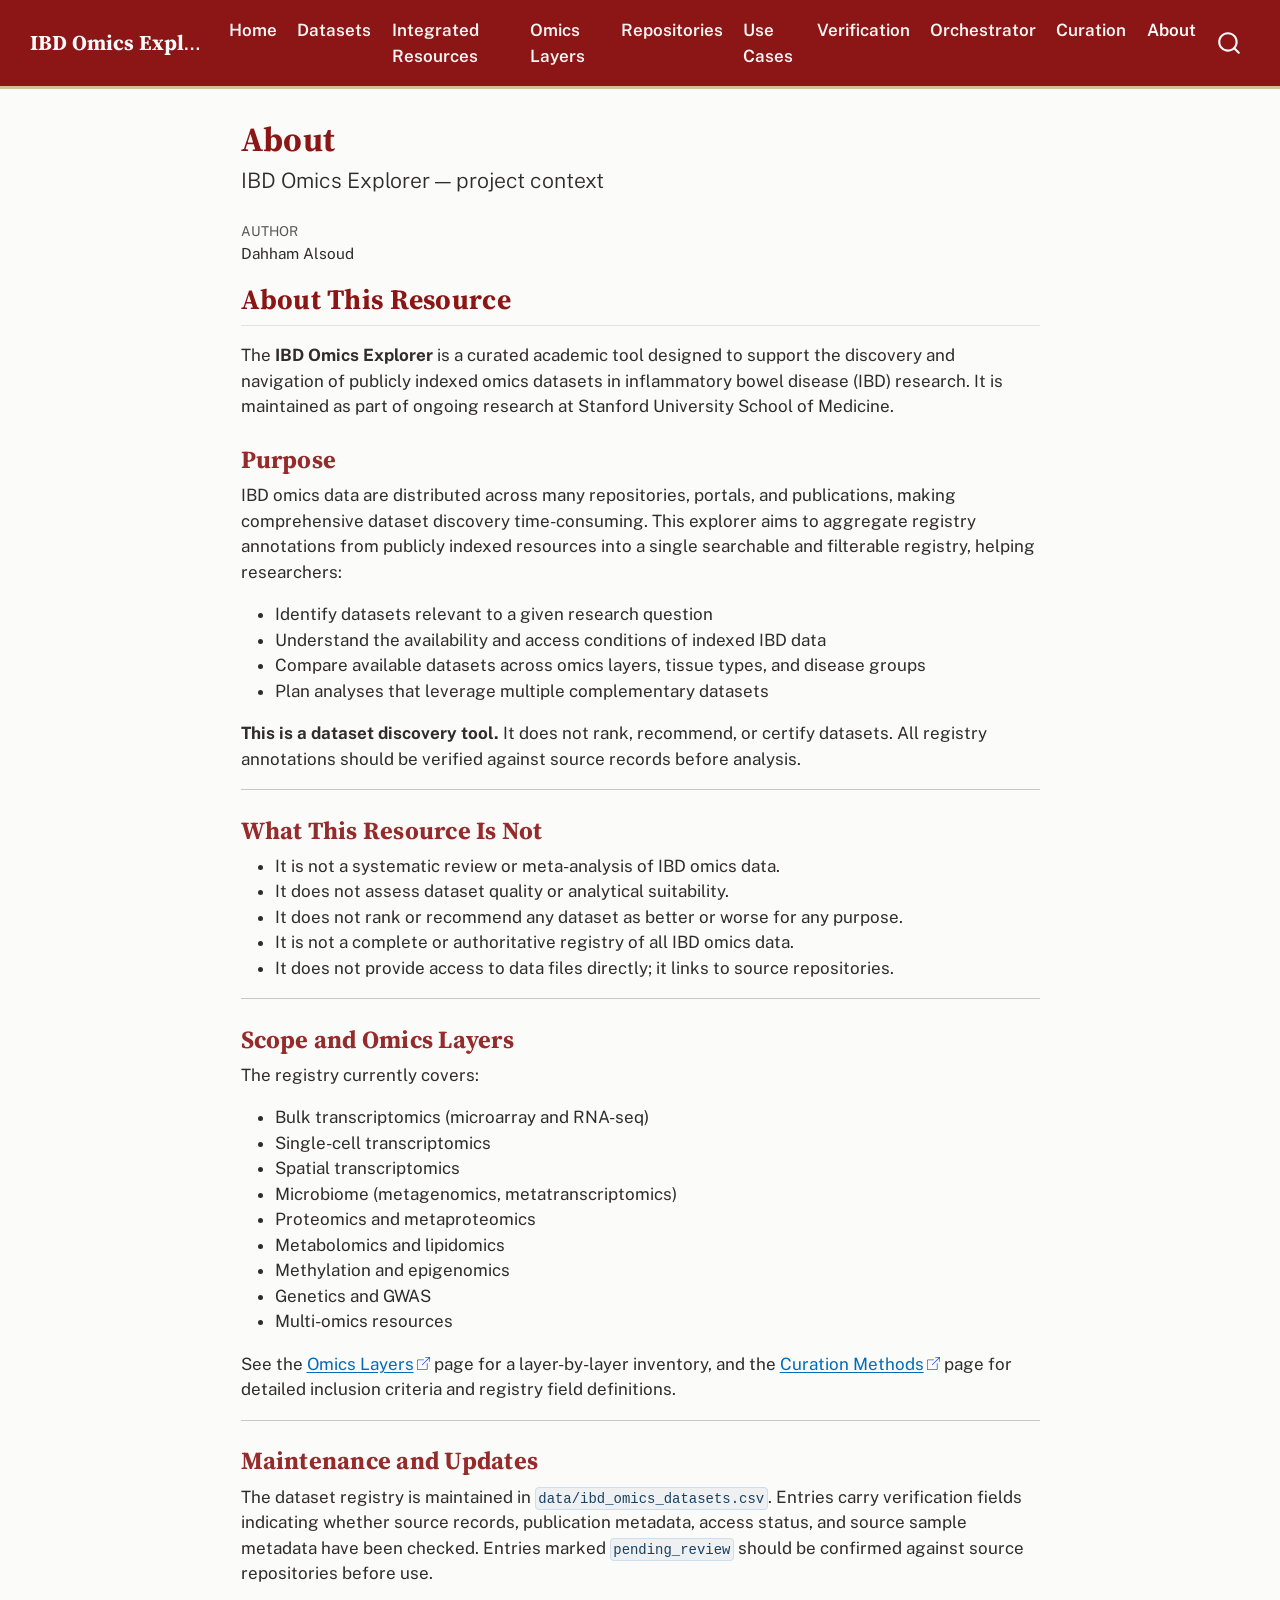
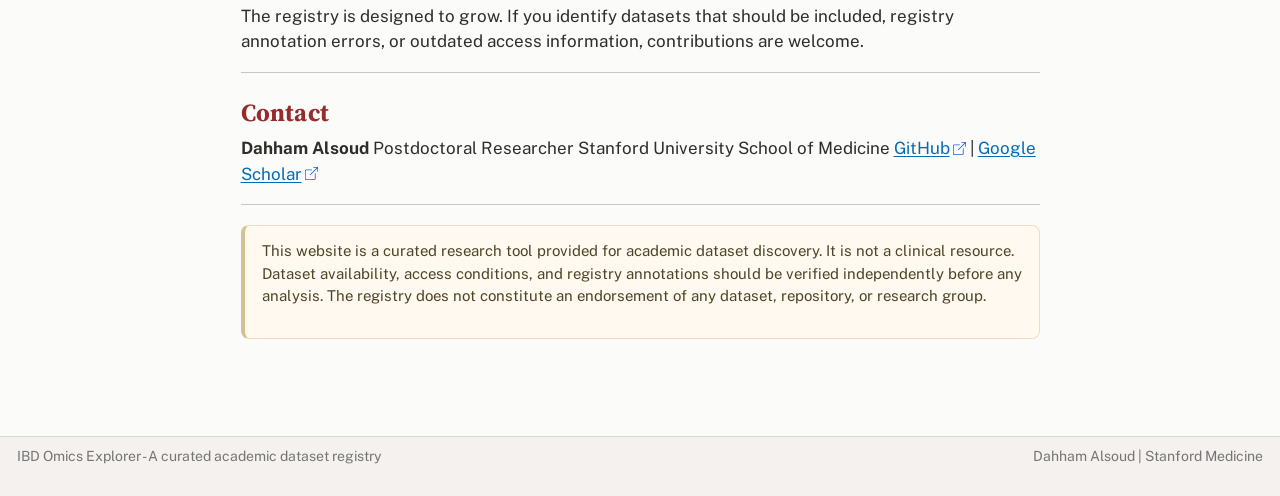
==== commit f8e5c787: "Verify links and harmonize website terminology" ====
--- a/docs/about.html
+++ b/docs/about.html
@@ -177,17 +177,17 @@
 
 <section id="about-this-resource" class="level2">
 <h2 class="anchored" data-anchor-id="about-this-resource">About This Resource</h2>
-<p>The <strong>IBD Omics Explorer</strong> is a curated academic tool designed to support the discovery and navigation of publicly available omics datasets in inflammatory bowel disease (IBD) research. It is maintained as part of ongoing research at Stanford University School of Medicine.</p>
+<p>The <strong>IBD Omics Explorer</strong> is a curated academic tool designed to support the discovery and navigation of publicly indexed omics datasets in inflammatory bowel disease (IBD) research. It is maintained as part of ongoing research at Stanford University School of Medicine.</p>
 <section id="purpose" class="level3">
 <h3 class="anchored" data-anchor-id="purpose">Purpose</h3>
-<p>IBD omics data are distributed across many repositories, portals, and publications, making comprehensive dataset discovery time-consuming. This explorer aims to aggregate metadata from publicly accessible resources into a single searchable and filterable registry, helping researchers:</p>
+<p>IBD omics data are distributed across many repositories, portals, and publications, making comprehensive dataset discovery time-consuming. This explorer aims to aggregate registry annotations from publicly indexed resources into a single searchable and filterable registry, helping researchers:</p>
 <ul>
 <li>Identify datasets relevant to a given research question</li>
-<li>Understand the availability and access conditions of public IBD data</li>
+<li>Understand the availability and access conditions of indexed IBD data</li>
 <li>Compare available datasets across omics layers, tissue types, and disease groups</li>
 <li>Plan analyses that leverage multiple complementary datasets</li>
 </ul>
-<p><strong>This is a dataset discovery tool.</strong> It does not rank, recommend, or certify datasets. All metadata should be verified before analysis.</p>
+<p><strong>This is a dataset discovery tool.</strong> It does not rank, recommend, or certify datasets. All registry annotations should be verified against source records before analysis.</p>
 <hr>
 </section>
 <section id="what-this-resource-is-not" class="level3">
@@ -215,13 +215,13 @@
 <li>Genetics and GWAS</li>
 <li>Multi-omics resources</li>
 </ul>
-<p>See the <a href="./omics-layers.html">Omics Layers</a> page for a layer-by-layer inventory, and the <a href="./curation-methods.html">Curation Methods</a> page for detailed inclusion criteria and metadata definitions.</p>
+<p>See the <a href="./omics-layers.html">Omics Layers</a> page for a layer-by-layer inventory, and the <a href="./curation-methods.html">Curation Methods</a> page for detailed inclusion criteria and registry field definitions.</p>
 <hr>
 </section>
 <section id="maintenance-and-updates" class="level3">
 <h3 class="anchored" data-anchor-id="maintenance-and-updates">Maintenance and Updates</h3>
-<p>The dataset registry is maintained in <code>data/ibd_omics_datasets.csv</code>. Entries carry verification fields indicating whether source records, publication metadata, access status, and sample metadata have been checked. Entries marked <code>pending_review</code> should be confirmed against source repositories before use.</p>
-<p>The registry is designed to grow. If you identify datasets that should be included, metadata errors, or outdated access information, contributions are welcome.</p>
+<p>The dataset registry is maintained in <code>data/ibd_omics_datasets.csv</code>. Entries carry verification fields indicating whether source records, publication metadata, access status, and source sample metadata have been checked. Entries marked <code>pending_review</code> should be confirmed against source repositories before use.</p>
+<p>The registry is designed to grow. If you identify datasets that should be included, registry annotation errors, or outdated access information, contributions are welcome.</p>
 <hr>
 </section>
 <section id="contact" class="level3">
@@ -229,7 +229,7 @@
 <p><strong>Dahham Alsoud</strong> Postdoctoral Researcher Stanford University School of Medicine <a href="https://github.com/dahhamalsoud">GitHub</a> | <a href="https://scholar.google.com/citations?user=L_Vs-00AAAAJ&amp;hl=en">Google Scholar</a></p>
 <hr>
 <div class="disclaimer">
-<p>This website is a curated research tool provided for academic dataset discovery. It is not a clinical resource. Dataset availability, access conditions, and metadata should be verified independently before any analysis. The registry does not constitute an endorsement of any dataset, repository, or research group.</p>
+<p>This website is a curated research tool provided for academic dataset discovery. It is not a clinical resource. Dataset availability, access conditions, and registry annotations should be verified independently before any analysis. The registry does not constitute an endorsement of any dataset, repository, or research group.</p>
 </div>
 
 
@@ -237,7 +237,7 @@
 </section>
 
 </main> <!-- /main -->
-<script src="site-tables.js?v=20260510-6"></script>
+<script src="site-tables.js?v=20260510-7"></script>
 <script id="quarto-html-after-body" type="application/javascript">
   window.document.addEventListener("DOMContentLoaded", function (event) {
     const icon = "";
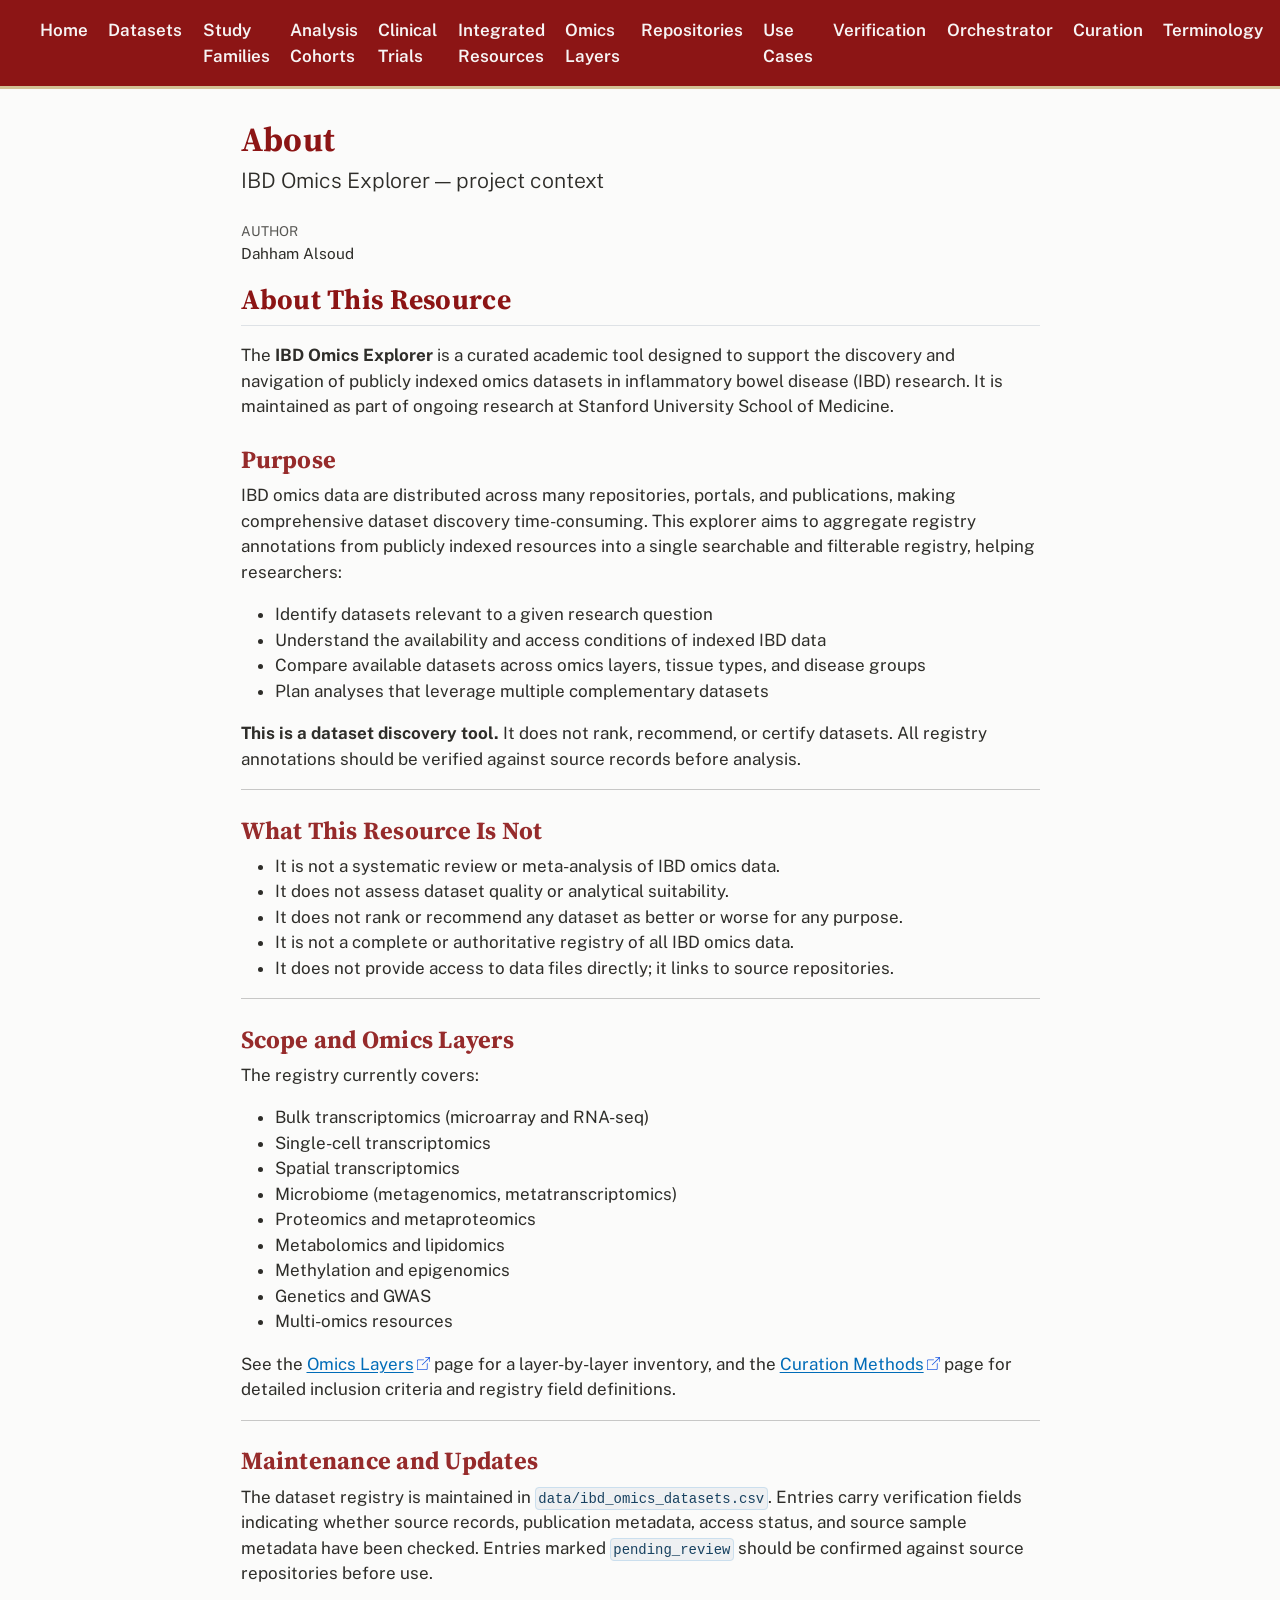
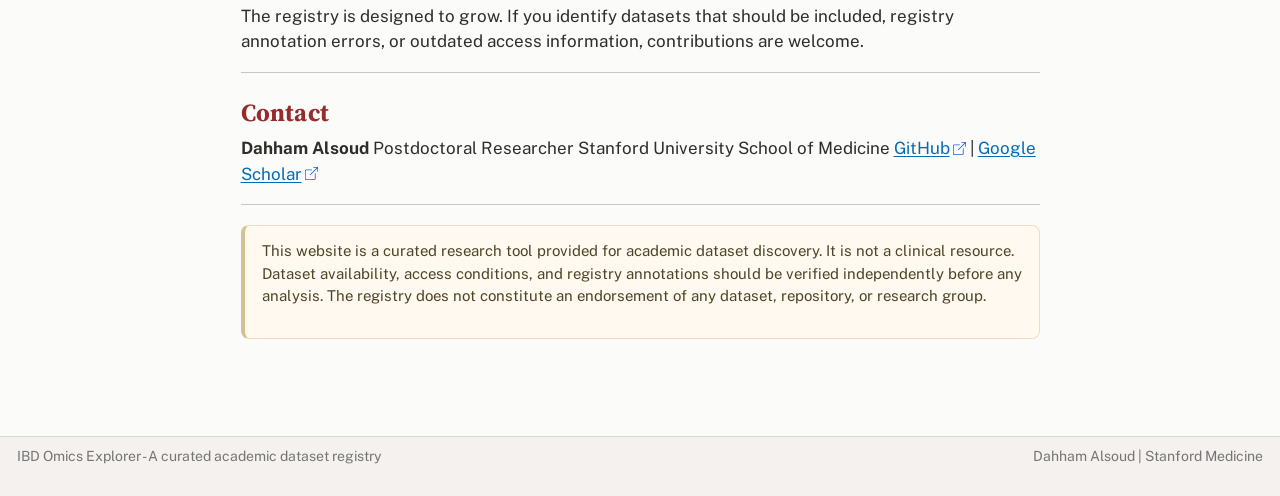
==== commit 2fac8009: "Add study-family and analysis cohort views" ====
--- a/docs/about.html
+++ b/docs/about.html
@@ -103,6 +103,18 @@
 <span class="menu-text">Datasets</span></a>
   </li>  
   <li class="nav-item">
+    <a class="nav-link" href="./study-families.html"> 
+<span class="menu-text">Study Families</span></a>
+  </li>  
+  <li class="nav-item">
+    <a class="nav-link" href="./analysis-cohorts.html"> 
+<span class="menu-text">Analysis Cohorts</span></a>
+  </li>  
+  <li class="nav-item">
+    <a class="nav-link" href="./clinical-trials.html"> 
+<span class="menu-text">Clinical Trials</span></a>
+  </li>  
+  <li class="nav-item">
     <a class="nav-link" href="./integrated-resources.html"> 
 <span class="menu-text">Integrated Resources</span></a>
   </li>  
@@ -129,6 +141,10 @@
   <li class="nav-item">
     <a class="nav-link" href="./curation-methods.html"> 
 <span class="menu-text">Curation</span></a>
+  </li>  
+  <li class="nav-item">
+    <a class="nav-link" href="./terminology.html"> 
+<span class="menu-text">Terminology</span></a>
   </li>  
   <li class="nav-item">
     <a class="nav-link active" href="./about.html" aria-current="page"> 
--- a/docs/styles.css
+++ b/docs/styles.css
@@ -512,6 +512,32 @@
   margin: 0.35rem 0 0.7rem 0;
 }
 
+.coverage-filters {
+  grid-template-columns: minmax(14rem, 2fr) repeat(4, minmax(9rem, 1fr));
+}
+
+.compact-metrics .metric-card {
+  padding: 0.75rem;
+}
+
+.compact-metrics .metric-value {
+  font-size: 1.55rem;
+}
+
+.dataset-detail-panel {
+  background: #ffffff;
+  border: 1px solid #e4dfdc;
+  border-radius: 8px;
+  padding: 0.75rem;
+  margin: 0.85rem 0 1.2rem 0;
+}
+
+.dataset-detail-panel summary {
+  cursor: pointer;
+  font-weight: 700;
+  color: var(--brand-primary);
+}
+
 @media (max-width: 900px) {
   .filter-panel {
     grid-template-columns: 1fr 1fr;
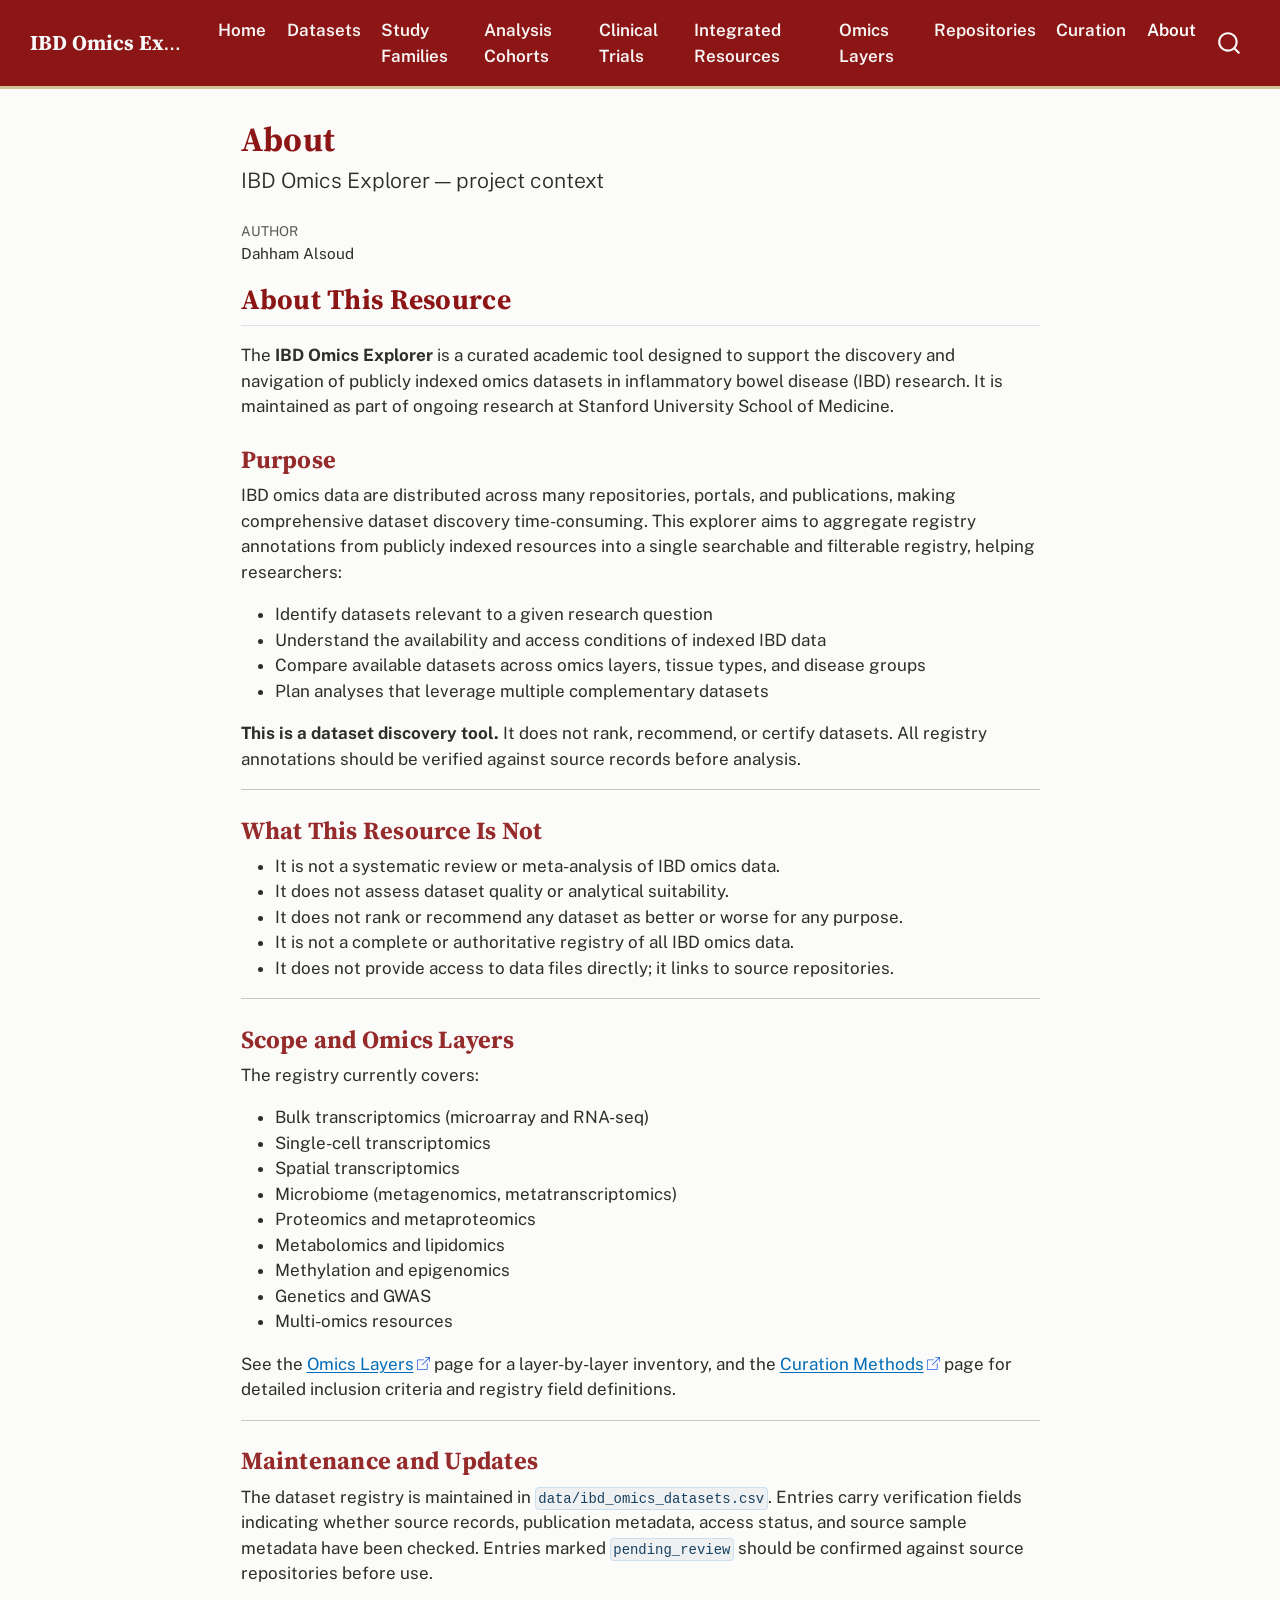
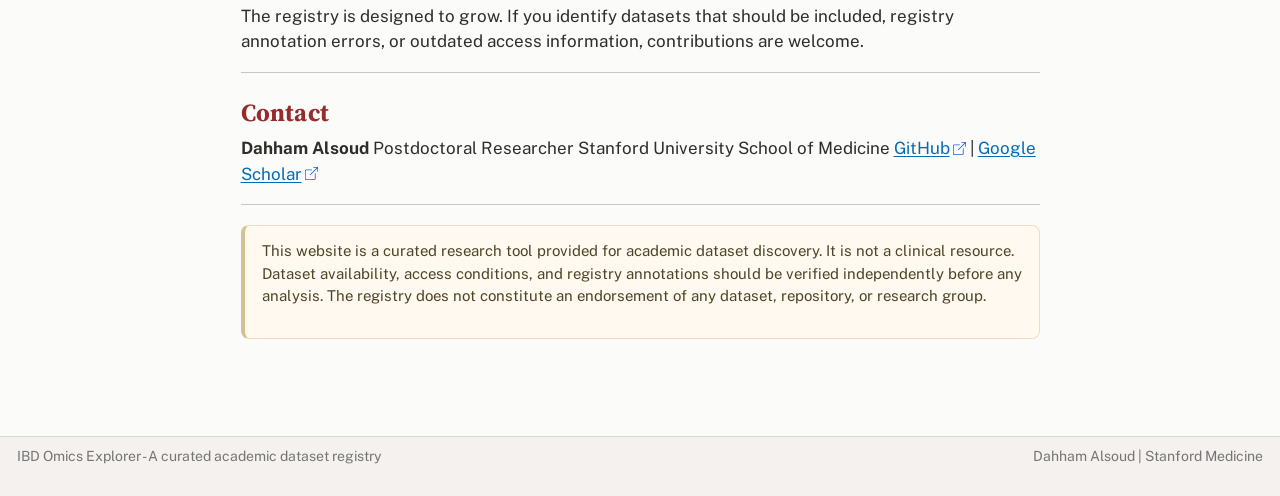
==== commit 8d5100e2: "Remove internal curation pages from public site" ====
--- a/docs/about.html
+++ b/docs/about.html
@@ -127,24 +127,8 @@
 <span class="menu-text">Repositories</span></a>
   </li>  
   <li class="nav-item">
-    <a class="nav-link" href="./use-cases.html"> 
-<span class="menu-text">Use Cases</span></a>
-  </li>  
-  <li class="nav-item">
-    <a class="nav-link" href="./verification-queue.html"> 
-<span class="menu-text">Verification</span></a>
-  </li>  
-  <li class="nav-item">
-    <a class="nav-link" href="./orchestrator.html"> 
-<span class="menu-text">Orchestrator</span></a>
-  </li>  
-  <li class="nav-item">
     <a class="nav-link" href="./curation-methods.html"> 
 <span class="menu-text">Curation</span></a>
-  </li>  
-  <li class="nav-item">
-    <a class="nav-link" href="./terminology.html"> 
-<span class="menu-text">Terminology</span></a>
   </li>  
   <li class="nav-item">
     <a class="nav-link active" href="./about.html" aria-current="page"> 
